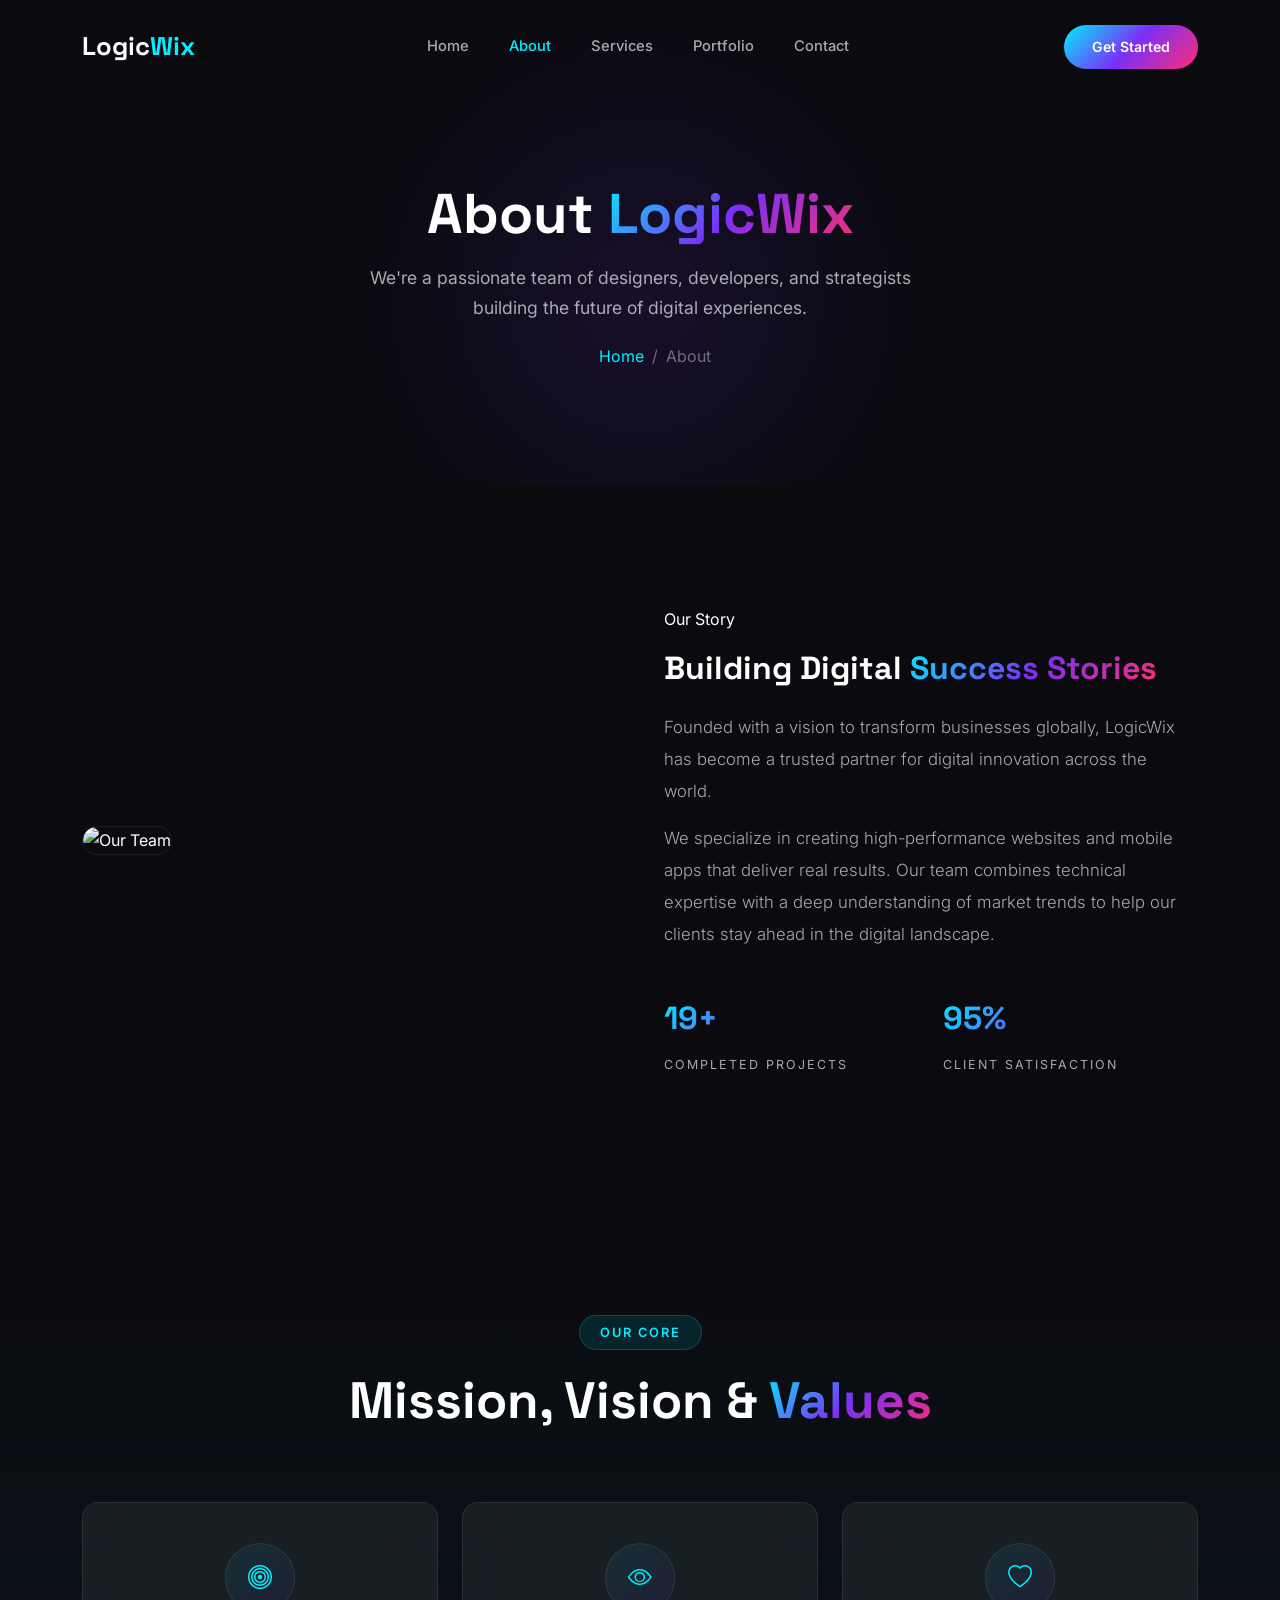
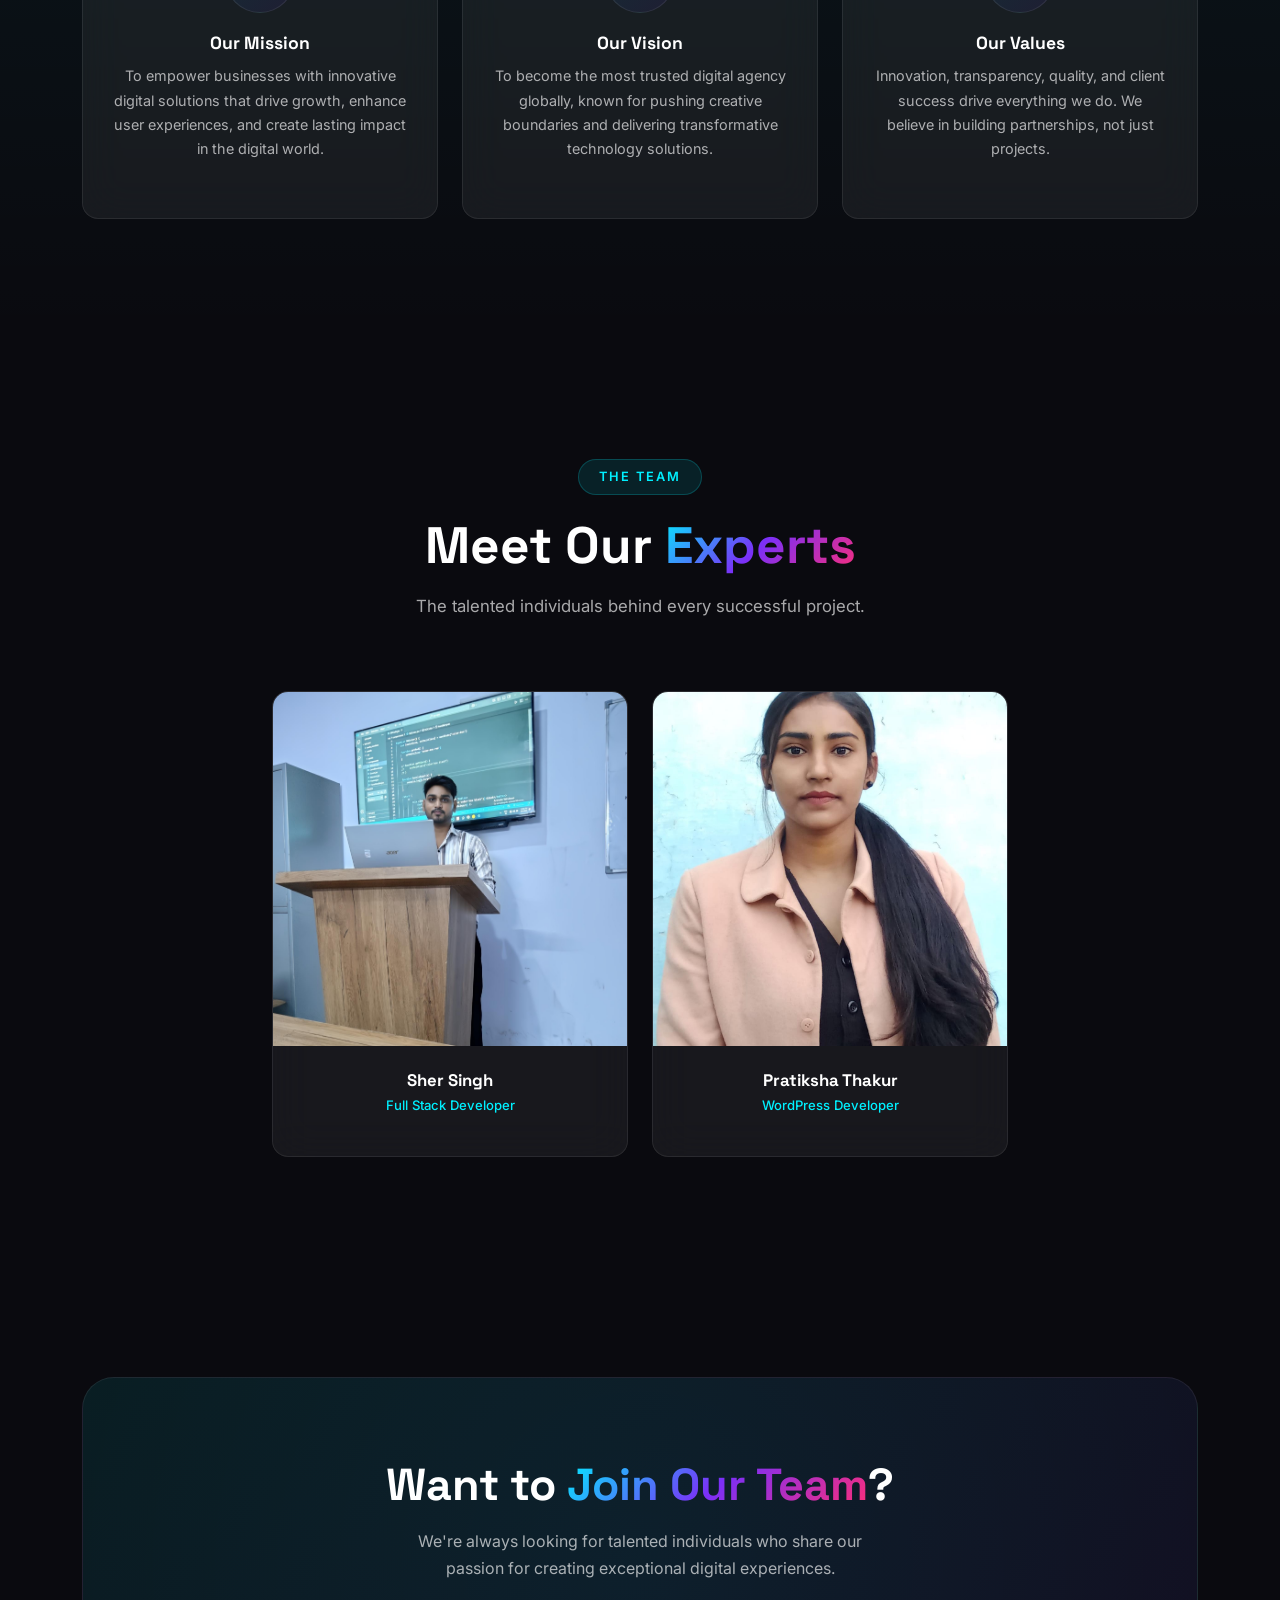
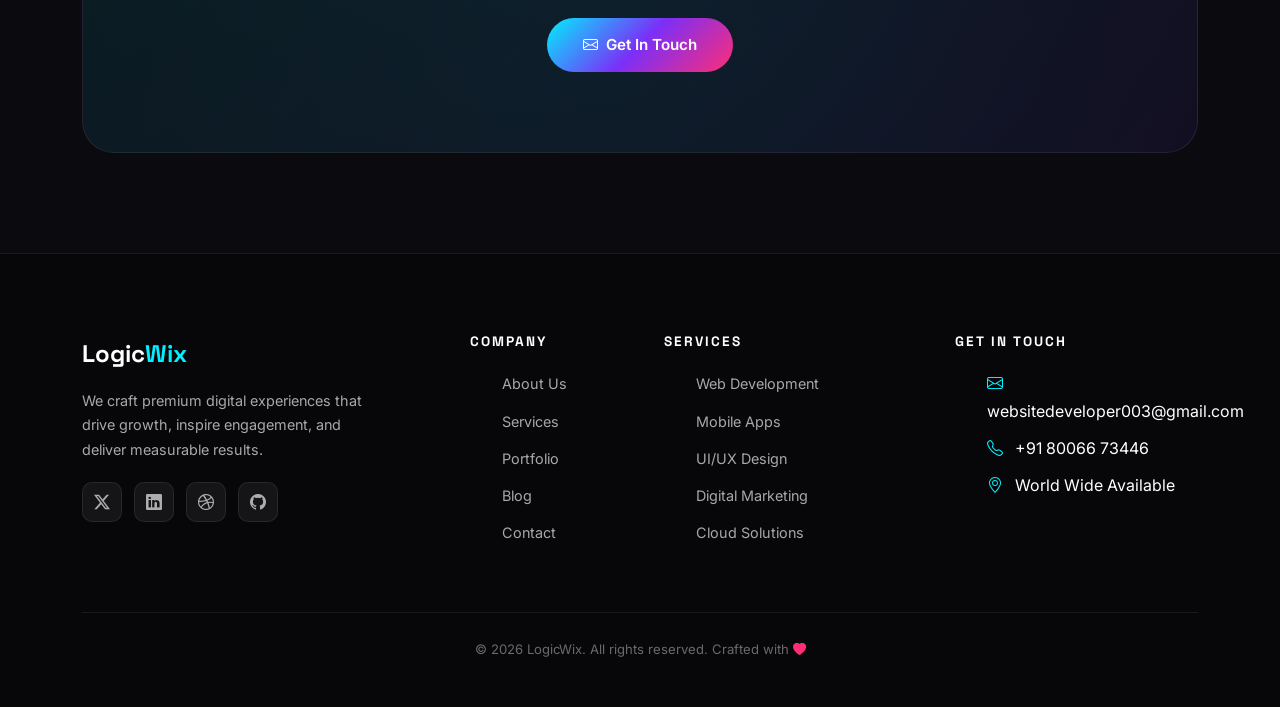
==== about.html @ a59fc3c4 "first commit" ====
<!DOCTYPE html>
<html lang="en">

<head>
  <meta charset="UTF-8">
  <meta name="viewport" content="width=device-width, initial-scale=1.0">
  <title>About Us — LogicWix Digital Agency</title>
  <meta name="description"
    content="Learn about LogicWix — our story, mission, values, and the talented team behind our award-winning digital solutions.">
  <link href="https://cdn.jsdelivr.net/npm/bootstrap@5.3.2/dist/css/bootstrap.min.css" rel="stylesheet">
  <link href="https://cdn.jsdelivr.net/npm/bootstrap-icons@1.11.3/font/bootstrap-icons.min.css" rel="stylesheet">
  <link rel="stylesheet" href="css/style.css">
  <link rel="stylesheet" href="css/pages/about.css">
</head>

<body>

  <div id="preloader">
    <div class="loader"></div>
  </div>

  <!-- Navbar -->
  <nav class="navbar navbar-expand-lg navbar-custom" id="main-navbar">
    <div class="container">
      <a class="navbar-brand" href="index.html">Logic<span>Wix</span></a>
      <button class="navbar-toggler" type="button" data-bs-toggle="collapse" data-bs-target="#navbarNav">
        <span class="navbar-toggler-icon"></span>
      </button>
      <div class="collapse navbar-collapse justify-content-center" id="navbarNav">
        <ul class="navbar-nav gap-1">
          <li class="nav-item"><a class="nav-link" href="index.html">Home</a></li>
          <li class="nav-item"><a class="nav-link" href="about.html">About</a></li>
          <li class="nav-item"><a class="nav-link" href="services.html">Services</a></li>
          <li class="nav-item"><a class="nav-link" href="portfolio.html">Portfolio</a></li>
          <!-- <li class="nav-item"><a class="nav-link" href="blog.html">Blog</a></li> -->
          <li class="nav-item"><a class="nav-link" href="contact.html">Contact</a></li>
        </ul>
      </div>
      <div class="nav-cta d-none d-lg-block">
        <a href="contact.html" class="btn-glow">Get Started</a>
      </div>
    </div>
  </nav>

  <!-- Page Hero -->
  <section class="page-hero">
    <h1>About <span class="gradient-text">LogicWix</span></h1>
    <p>We're a passionate team of designers, developers, and strategists building the future of digital experiences.</p>
    <nav class="breadcrumb-custom" aria-label="breadcrumb">
      <ol class="breadcrumb">
        <li class="breadcrumb-item"><a href="index.html">Home</a></li>
        <li class="breadcrumb-item active">About</li>
      </ol>
    </nav>
  </section>

  <!-- Our Story -->
  <section class="section-padding story-section">
    <div class="container">
      <div class="row align-items-center g-5">
        <div class="col-lg-6 reveal-left">
          <img src="https://images.unsplash.com/photo-1522071820081-009f0129c71c?w=600&h=450&fit=crop" alt="Our Team"
            class="w-100">
        </div>
        <div class="col-lg-6 reveal-right">
          <span class="badge-label">Our Story</span>
          <h2 class="mt-3 mb-4">Building Digital <span class="gradient-text">Success Stories</span></h2>
          <p class="lead">Founded with a vision to transform businesses globally, LogicWix has become a
            trusted partner for digital innovation across the world.</p>
          <p class="lead">We specialize in creating high-performance websites and mobile apps that deliver real results.
            Our team combines technical expertise with a deep understanding of market trends to help our clients stay
            ahead in the digital landscape.</p>
          <div class="row g-4 mt-3">
            <div class="col-6">
              <div class="stat-number gradient-text" style="font-size:2rem" data-count="20" data-suffix="+">0</div>
              <div class="stat-label" style="font-size:0.78rem">Completed Projects</div>
            </div>
            <div class="col-6">
              <div class="stat-number gradient-text" style="font-size:2rem" data-count="99" data-suffix="%">0</div>
              <div class="stat-label" style="font-size:0.78rem">Client Satisfaction</div>
            </div>
          </div>
        </div>
      </div>
    </div>
  </section>

  <!-- Mission, Vision, Values -->
  <section class="section-padding"
    style="background: linear-gradient(180deg, transparent, rgba(0,240,255,0.03), transparent);">
    <div class="container">
      <div class="section-header reveal">
        <span class="badge-label">Our Core</span>
        <h2>Mission, Vision & <span class="gradient-text">Values</span></h2>
      </div>
      <div class="row g-4 stagger-container">
        <div class="col-lg-4 stagger-item">
          <div class="value-card glass-card">
            <div class="icon-wrap"><i class="bi bi-bullseye"></i></div>
            <h4>Our Mission</h4>
            <p>To empower businesses with innovative digital solutions that drive growth, enhance user experiences, and
              create lasting impact in the digital world.</p>
          </div>
        </div>
        <div class="col-lg-4 stagger-item">
          <div class="value-card glass-card">
            <div class="icon-wrap"><i class="bi bi-eye"></i></div>
            <h4>Our Vision</h4>
            <p>To become the most trusted digital agency globally, known for pushing creative boundaries and delivering
              transformative technology solutions.</p>
          </div>
        </div>
        <div class="col-lg-4 stagger-item">
          <div class="value-card glass-card">
            <div class="icon-wrap"><i class="bi bi-heart"></i></div>
            <h4>Our Values</h4>
            <p>Innovation, transparency, quality, and client success drive everything we do. We believe in building
              partnerships, not just projects.</p>
          </div>
        </div>
      </div>
    </div>
  </section>

  <!-- Team -->
  <section class="section-padding">
    <div class="container">
      <div class="section-header reveal">
        <span class="badge-label">The Team</span>
        <h2>Meet Our <span class="gradient-text">Experts</span></h2>
        <p>The talented individuals behind every successful project.</p>
      </div>
      <div class="row g-4 stagger-container justify-content-center">
        <div class="col-lg-4 col-md-6 stagger-item">
          <div class="team-card glass-card">
            <div class="team-img">
              <img src="assets/images/team/teamone.jpeg" alt="Sher Singh">
              <div class="team-socials">
                <a href="#"><i class="bi bi-twitter-x"></i></a>
                <a href="https://www.linkedin.com/in/sher-singh-445493386/" target="_blank"><i
                    class="bi bi-linkedin"></i></a>
              </div>
            </div>
            <div class="team-info">
              <h5>Sher Singh</h5>
              <p>Full Stack Developer</p>
            </div>
          </div>
        </div>
        <div class="col-lg-4 col-md-6 stagger-item">
          <div class="team-card glass-card">
            <div class="team-img">
              <img src="assets/images/team/teamtwo.jpeg" alt="Pratiksha Thakur">
              <div class="team-socials">
                <a href="#"><i class="bi bi-twitter-x"></i></a>
                <a href="#"><i class="bi bi-linkedin"></i></a>
              </div>
            </div>
            <div class="team-info">
              <h5>Pratiksha Thakur</h5>
              <p>WordPress Developer</p>
            </div>
          </div>
        </div>
      </div>
    </div>
  </section>

  <!-- Timeline -->
  <!-- <section class="section-padding"
    style="background: linear-gradient(180deg, transparent, rgba(123,47,247,0.03), transparent);">
    <div class="container">
      <div class="section-header reveal">
        <span class="badge-label">Our Journey</span>
        <h2>Company <span class="gradient-text">Timeline</span></h2>
      </div>
      <div class="timeline">
        <div class="timeline-item reveal">
          <div class="timeline-dot"></div>
          <div class="timeline-content glass-card">
            <span class="year">2018</span>
            <h4>The Beginning</h4>
            <p>LogicWix founded as a two-person freelancing team, focused on web design and WordPress development.</p>
          </div>
        </div>
        <div class="timeline-item reveal">
          <div class="timeline-dot"></div>
          <div class="timeline-content glass-card">
            <span class="year">2020</span>
            <h4>Rapid Growth</h4>
            <p>Expanded to 8 team members. Launched mobile app development and UI/UX design services.</p>
          </div>
        </div>
        <div class="timeline-item reveal">
          <div class="timeline-dot"></div>
          <div class="timeline-content glass-card">
            <span class="year">2022</span>
            <h4>Going Global</h4>
            <p>Crossed 200 projects milestone. Began serving clients in 12+ countries with a team of 12.</p>
          </div>
        </div>
        <div class="timeline-item reveal">
          <div class="timeline-dot"></div>
          <div class="timeline-content glass-card">
            <span class="year">2024</span>
            <h4>Award-Winning</h4>
            <p>Won multiple design awards. Launched cloud solutions division and AI-powered services.</p>
          </div>
        </div>
        <div class="timeline-item reveal">
          <div class="timeline-dot"></div>
          <div class="timeline-content glass-card">
            <span class="year">2026</span>
            <h4>The Future</h4>
            <p>15+ team members, 350+ projects delivered, and continuing to push the boundaries of digital innovation.
            </p>
          </div>
        </div>
      </div>
    </div>
  </section> -->

  <!-- CTA -->
  <section class="cta-section">
    <div class="container">
      <div class="cta-box reveal-scale">
        <h2>Want to <span class="gradient-text">Join Our Team</span>?</h2>
        <p>We're always looking for talented individuals who share our passion for creating exceptional digital
          experiences.</p>
        <a href="contact.html" class="btn-glow btn-magnetic"><i class="bi bi-envelope"></i> Get In Touch</a>
      </div>
    </div>
  </section>

  <!-- Footer -->
  <footer class="footer">
    <div class="container">
      <div class="row g-5">
        <div class="col-lg-4 col-md-6">
          <div class="footer-brand">Logic<span>Wix</span></div>
          <p class="footer-desc">We craft premium digital experiences that drive growth, inspire engagement, and deliver
            measurable results.</p>
          <div class="social-links">
            <a href="#"><i class="bi bi-twitter-x"></i></a>
            <a href="https://www.linkedin.com/in/sher-singh-445493386/" target="_blank"><i
                class="bi bi-linkedin"></i></a>
            <a href="#"><i class="bi bi-dribbble"></i></a>
            <a href="https://github.com/SherSinghDev" target="_blank"><i class="bi bi-github"></i></a>
          </div>
        </div>
        <div class="col-lg-2 col-md-6">
          <h6>Company</h6>
          <ul class="footer-links">
            <li><a href="about.html">About Us</a></li>
            <li><a href="services.html">Services</a></li>
            <li><a href="portfolio.html">Portfolio</a></li>
            <li><a href="blog.html">Blog</a></li>
            <li><a href="contact.html">Contact</a></li>
          </ul>
        </div>
        <div class="col-lg-3 col-md-6">
          <h6>Services</h6>
          <ul class="footer-links">
            <li><a href="services.html">Web Development</a></li>
            <li><a href="services.html">Mobile Apps</a></li>
            <li><a href="services.html">UI/UX Design</a></li>
            <li><a href="services.html">Digital Marketing</a></li>
            <li><a href="services.html">Cloud Solutions</a></li>
          </ul>
        </div>
        <div class="col-lg-3 col-md-6">
          <h6>Get In Touch</h6>
          <ul class="footer-links">
            <li><i class="bi bi-envelope me-2" style="color:var(--primary)"></i> websitedeveloper003@gmail.com</li>
            <li><i class="bi bi-telephone me-2" style="color:var(--primary)"></i> +91 80066 73446</li>
            <li><i class="bi bi-geo-alt me-2" style="color:var(--primary)"></i> World Wide Available</li>
          </ul>
        </div>
      </div>
      <div class="footer-bottom">
        <p>&copy; 2026 LogicWix. All rights reserved. Crafted with <i class="bi bi-heart-fill"
            style="color:var(--accent)"></i></p>
      </div>
    </div>
  </footer>

  <script src="https://cdn.jsdelivr.net/npm/bootstrap@5.3.2/dist/js/bootstrap.bundle.min.js"></script>
  <script src="https://cdnjs.cloudflare.com/ajax/libs/gsap/3.12.2/gsap.min.js"></script>
  <script src="https://cdnjs.cloudflare.com/ajax/libs/gsap/3.12.2/ScrollTrigger.min.js"></script>
  <script src="js/main.js"></script>
</body>

</html>
---- css/style.css ----
/* ===== LogicWix Design System ===== */
@import url('https://fonts.googleapis.com/css2?family=Space+Grotesk:wght@300;400;500;600;700&family=Inter:wght@300;400;500;600;700&display=swap');

:root {
  --primary: #00f0ff;
  --secondary: #7b2ff7;
  --accent: #ff2d75;
  --bg-dark: #0a0a0f;
  --bg-card: rgba(255,255,255,0.04);
  --bg-glass: rgba(255,255,255,0.06);
  --border-glass: rgba(255,255,255,0.08);
  --text-primary: #ffffff;
  --text-secondary: rgba(255,255,255,0.65);
  --text-muted: rgba(255,255,255,0.4);
  --gradient-main: linear-gradient(135deg, #00f0ff, #7b2ff7, #ff2d75);
  --gradient-card: linear-gradient(135deg, rgba(0,240,255,0.08), rgba(123,47,247,0.08));
  --shadow-glow: 0 0 30px rgba(0,240,255,0.15);
  --radius-sm: 8px;
  --radius-md: 16px;
  --radius-lg: 24px;
  --radius-xl: 32px;
  --font-heading: 'Space Grotesk', sans-serif;
  --font-body: 'Inter', sans-serif;
  --transition: all 0.4s cubic-bezier(0.25, 0.46, 0.45, 0.94);
}

*, *::before, *::after { margin:0; padding:0; box-sizing:border-box; }

html { scroll-behavior: smooth; scroll-padding-top: 80px; }

body {
  font-family: var(--font-body);
  background: var(--bg-dark);
  color: var(--text-primary);
  overflow-x: hidden;
  line-height: 1.7;
}

h1,h2,h3,h4,h5,h6 { font-family: var(--font-heading); font-weight: 700; line-height: 1.2; }

a { text-decoration: none; color: inherit; transition: var(--transition); }
img { max-width: 100%; height: auto; }
ul { list-style: none; }

/* ===== Utility Classes ===== */
.gradient-text {
  background: var(--gradient-main);
  -webkit-background-clip: text;
  -webkit-text-fill-color: transparent;
  background-clip: text;
}

.section-padding { padding: 120px 0; }

.section-header { text-align: center; margin-bottom: 70px; }
.section-header .badge-label {
  display: inline-block;
  padding: 6px 20px;
  border-radius: 50px;
  background: rgba(0,240,255,0.1);
  border: 1px solid rgba(0,240,255,0.2);
  color: var(--primary);
  font-size: 0.8rem;
  font-weight: 600;
  letter-spacing: 2px;
  text-transform: uppercase;
  margin-bottom: 20px;
}
.section-header h2 { font-size: clamp(2rem, 4vw, 3.2rem); margin-bottom: 16px; }
.section-header p { color: var(--text-secondary); max-width: 600px; margin: 0 auto; font-size: 1.05rem; }

.glass-card {
  background: var(--bg-glass);
  backdrop-filter: blur(20px);
  -webkit-backdrop-filter: blur(20px);
  border: 1px solid var(--border-glass);
  border-radius: var(--radius-md);
  transition: var(--transition);
}
.glass-card:hover {
  border-color: rgba(0,240,255,0.25);
  box-shadow: var(--shadow-glow);
  transform: translateY(-5px);
}

/* ===== Buttons ===== */
.btn-glow {
  display: inline-flex; align-items: center; gap: 8px;
  padding: 14px 36px;
  background: var(--gradient-main);
  color: #fff; font-weight: 600; font-size: 0.95rem;
  border: none; border-radius: 50px; cursor: pointer;
  position: relative; overflow: hidden;
  transition: var(--transition);
}
.btn-glow::before {
  content: ''; position: absolute; inset: 0;
  background: linear-gradient(135deg, transparent, rgba(255,255,255,0.2), transparent);
  transform: translateX(-100%);
  transition: transform 0.6s;
}
.btn-glow:hover::before { transform: translateX(100%); }
.btn-glow:hover { transform: translateY(-2px); box-shadow: 0 10px 40px rgba(0,240,255,0.3); color:#fff; }

.btn-outline-glow {
  display: inline-flex; align-items: center; gap: 8px;
  padding: 14px 36px;
  background: transparent;
  border: 1px solid rgba(0,240,255,0.4);
  color: var(--primary); font-weight: 600; font-size: 0.95rem;
  border-radius: 50px; cursor: pointer;
  transition: var(--transition);
}
.btn-outline-glow:hover {
  background: rgba(0,240,255,0.1);
  border-color: var(--primary);
  color: var(--primary);
  box-shadow: 0 0 25px rgba(0,240,255,0.15);
}

/* ===== Preloader ===== */
#preloader {
  position: fixed; inset: 0; z-index: 99999;
  background: var(--bg-dark);
  display: flex; align-items: center; justify-content: center;
  transition: opacity 0.5s, visibility 0.5s;
}
#preloader.hidden { opacity: 0; visibility: hidden; }
.loader {
  width: 50px; height: 50px;
  border: 3px solid rgba(0,240,255,0.15);
  border-top-color: var(--primary);
  border-radius: 50%;
  animation: spin 0.8s linear infinite;
}
@keyframes spin { to { transform: rotate(360deg); } }

/* ===== Navbar ===== */
.navbar-custom {
  position: fixed; top: 0; left: 0; right: 0; z-index: 1000;
  padding: 20px 0;
  transition: var(--transition);
  background: transparent;
}
.navbar-custom.scrolled {
  background: rgba(10,10,15,0.85);
  backdrop-filter: blur(20px);
  -webkit-backdrop-filter: blur(20px);
  padding: 12px 0;
  border-bottom: 1px solid var(--border-glass);
}
.navbar-custom .navbar-brand {
  font-family: var(--font-heading);
  font-size: 1.6rem; font-weight: 700;
  color: var(--text-primary) !important;
}
.navbar-custom .navbar-brand span { color: var(--primary); }
.navbar-custom .nav-link {
  color: var(--text-secondary) !important;
  font-weight: 500; font-size: 0.92rem;
  padding: 8px 18px !important;
  border-radius: 8px;
  transition: var(--transition);
}
.navbar-custom .nav-link:hover,
.navbar-custom .nav-link.active { color: var(--primary) !important; }
.navbar-custom .navbar-toggler {
  border: 1px solid rgba(0,240,255,0.3);
  padding: 6px 10px;
}
.navbar-custom .navbar-toggler-icon {
  background-image: url("data:image/svg+xml,%3csvg xmlns='http://www.w3.org/2000/svg' viewBox='0 0 30 30'%3e%3cpath stroke='rgba(0,240,255,0.8)' stroke-linecap='round' stroke-width='2' d='M4 7h22M4 15h22M4 23h22'/%3e%3c/svg%3e");
}
.nav-cta .btn-glow { padding: 10px 28px; font-size: 0.88rem; }

/* ===== Hero Section ===== */
.hero-section {
  position: relative;
  height: 100vh;
  width: 100%;
  display: flex; align-items: center;
  overflow: hidden;
  background: var(--bg-dark);
}
.hero-section::after {
  content: '';
  position: absolute;
  inset: 0;
  background-image: url("data:image/svg+xml,%3Csvg viewBox='0 0 200 200' xmlns='http://www.w3.org/2000/svg'%3E%3Cfilter id='noiseFilter'%3E%3CfeTurbulence type='fractalNoise' baseFrequency='0.65' numOctaves='3' stitchTiles='stitch'/%3E%3C/filter%3E%3Crect width='100%25' height='100%25' filter='url(%23noiseFilter)'/%3E%3C/svg%3E");
  opacity: 0.03;
  pointer-events: none;
  z-index: 1;
}
#hero-canvas {
  position: absolute;
  top: 0;
  left: 0;
  width: 100% !important;
  height: 100% !important;
  z-index: 0;
  display: block;
}
.hero-content { position: relative; z-index: 2; }
.hero-badge {
  display: inline-flex; align-items: center; gap: 8px;
  padding: 8px 20px; border-radius: 50px;
  background: rgba(0,240,255,0.08);
  border: 1px solid rgba(0,240,255,0.2);
  color: var(--primary); font-size: 0.82rem; font-weight: 600;
  letter-spacing: 1px; text-transform: uppercase;
  margin-bottom: 24px;
  animation: float 3s ease-in-out infinite;
}
.hero-title {
  font-size: clamp(2.5rem, 6vw, 5rem);
  font-weight: 700; margin-bottom: 20px;
  line-height: 1.1;
}
.hero-subtitle {
  font-size: 1.15rem;
  color: var(--text-secondary);
  max-width: 540px; margin-bottom: 36px;
}
.hero-buttons { display: flex; gap: 16px; flex-wrap: wrap; }

@keyframes float {
  0%, 100% { transform: translateY(0); }
  50% { transform: translateY(-8px); }
}

/* ===== Trusted / Logos ===== */
.trusted-section { padding: 60px 0; border-top: 1px solid var(--border-glass); border-bottom: 1px solid var(--border-glass); }
.trusted-section p { color: var(--text-muted); text-transform: uppercase; letter-spacing: 3px; font-size: 0.78rem; font-weight: 600; }
.logo-item {
  font-family: var(--font-heading);
  font-size: 1.3rem; font-weight: 700;
  color: rgba(255,255,255,0.15);
  transition: var(--transition);
}
.logo-item:hover { color: rgba(255,255,255,0.5); }

/* ===== Service Cards ===== */
.service-card {
  padding: 40px 30px;
  text-align: center;
  height: 100%;
}
.service-card .icon-box {
  width: 70px; height: 70px;
  border-radius: var(--radius-md);
  display: flex; align-items: center; justify-content: center;
  margin: 0 auto 24px;
  font-size: 1.6rem;
  background: var(--gradient-card);
  border: 1px solid var(--border-glass);
  transition: var(--transition);
}
.service-card:hover .icon-box {
  box-shadow: 0 0 25px rgba(0,240,255,0.2);
  border-color: rgba(0,240,255,0.3);
}
.service-card h4 { font-size: 1.15rem; margin-bottom: 12px; }
.service-card p { color: var(--text-secondary); font-size: 0.92rem; }

/* ===== Stats Counter ===== */
.stats-section {
  padding: 80px 0;
  background: linear-gradient(180deg, transparent, rgba(0,240,255,0.03), transparent);
}
.stat-item { text-align: center; padding: 30px 20px; }
.stat-number {
  font-family: var(--font-heading);
  font-size: 3rem; font-weight: 700;
  margin-bottom: 8px;
}
.stat-label { color: var(--text-secondary); font-size: 0.9rem; text-transform: uppercase; letter-spacing: 2px; }

/* ===== Portfolio Grid ===== */
.portfolio-item {
  position: relative;
  border-radius: var(--radius-md);
  overflow: hidden;
  cursor: pointer;
  aspect-ratio: 4/3;
}
.portfolio-item img {
  width: 100%; height: 100%;
  object-fit: cover;
  transition: transform 0.6s;
}
.portfolio-item:hover img { transform: scale(1.08); }
.portfolio-overlay {
  position: absolute; inset: 0;
  background: linear-gradient(to top, rgba(10,10,15,0.95) 0%, transparent 60%);
  display: flex; flex-direction: column;
  justify-content: flex-end;
  padding: 30px;
  opacity: 0;
  transition: var(--transition);
}
.portfolio-item:hover .portfolio-overlay { opacity: 1; }
.portfolio-overlay h4 { font-size: 1.1rem; margin-bottom: 6px; }
.portfolio-overlay span { color: var(--primary); font-size: 0.82rem; font-weight: 500; }

/* ===== Testimonials ===== */
.testimonial-card {
  padding: 40px;
  position: relative;
}
.testimonial-card .quote-icon {
  font-size: 2.5rem;
  color: rgba(0,240,255,0.15);
  margin-bottom: 20px;
}
.testimonial-card p {
  font-size: 1.05rem;
  color: var(--text-secondary);
  margin-bottom: 24px;
  font-style: italic;
  line-height: 1.8;
}
.testimonial-author { display: flex; align-items: center; gap: 14px; }
.testimonial-author img {
  width: 48px; height: 48px;
  border-radius: 50%;
  border: 2px solid rgba(0,240,255,0.3);
}
.testimonial-author h6 { font-size: 0.95rem; margin-bottom: 2px; }
.testimonial-author small { color: var(--text-muted); font-size: 0.8rem; }

/* ===== CTA Section ===== */
.cta-section {
  padding: 100px 0;
  text-align: center;
  position: relative;
}
.cta-box {
  padding: 80px 60px;
  border-radius: var(--radius-xl);
  background: var(--gradient-card);
  border: 1px solid var(--border-glass);
  position: relative; overflow: hidden;
}
.cta-box::before {
  content: '';
  position: absolute; top: -50%; left: -50%;
  width: 200%; height: 200%;
  background: radial-gradient(circle, rgba(0,240,255,0.05) 0%, transparent 60%);
  animation: rotate 15s linear infinite;
}
@keyframes rotate { to { transform: rotate(360deg); } }
.cta-box h2 { font-size: clamp(1.8rem, 3.5vw, 2.8rem); margin-bottom: 16px; position: relative; }
.cta-box p { color: var(--text-secondary); margin-bottom: 36px; max-width: 500px; margin-left: auto; margin-right: auto; position: relative; }
.cta-box .btn-glow { position: relative; }

/* ===== Footer ===== */
.footer {
  padding: 80px 0 30px;
  border-top: 1px solid var(--border-glass);
  background: rgba(0,0,0,0.3);
}
.footer-brand { font-family: var(--font-heading); font-size: 1.5rem; font-weight: 700; margin-bottom: 14px; }
.footer-brand span { color: var(--primary); }
.footer-desc { color: var(--text-secondary); font-size: 0.9rem; max-width: 300px; margin-bottom: 20px; }
.footer h6 {
  font-size: 0.85rem; text-transform: uppercase;
  letter-spacing: 2px; color: var(--text-primary);
  margin-bottom: 20px;
}
.footer-links li { margin-bottom: 10px; }
.footer-links a { color: var(--text-secondary); font-size: 0.9rem; }
.footer-links a:hover { color: var(--primary); padding-left: 5px; }
.social-links { display: flex; gap: 12px; }
.social-links a {
  width: 40px; height: 40px;
  border-radius: 10px;
  background: var(--bg-glass);
  border: 1px solid var(--border-glass);
  display: flex; align-items: center; justify-content: center;
  color: var(--text-secondary);
  transition: var(--transition);
}
.social-links a:hover {
  background: rgba(0,240,255,0.1);
  border-color: rgba(0,240,255,0.3);
  color: var(--primary);
}
.footer-bottom {
  margin-top: 50px;
  padding-top: 25px;
  border-top: 1px solid var(--border-glass);
  text-align: center;
  color: var(--text-muted);
  font-size: 0.82rem;
}

/* ===== Page Hero (Inner Pages) ===== */
.page-hero {
  padding: 180px 0 100px;
  text-align: center;
  position: relative;
  overflow: hidden;
}
.page-hero::before {
  content: '';
  position: absolute; top: 0; left: 50%; transform: translateX(-50%);
  width: 600px; height: 600px;
  background: radial-gradient(circle, rgba(123,47,247,0.12) 0%, transparent 70%);
  border-radius: 50%;
  pointer-events: none;
}
.page-hero h1 { font-size: clamp(2.2rem, 5vw, 3.5rem); margin-bottom: 16px; position: relative; }
.page-hero p { color: var(--text-secondary); font-size: 1.1rem; max-width: 550px; margin: 0 auto; position: relative; }
.breadcrumb-custom { display: flex; justify-content: center; margin-top: 20px; position: relative; padding-left: 30px; }
.breadcrumb-custom .breadcrumb-item a { color: var(--primary); }
.breadcrumb-custom .breadcrumb-item.active { color: var(--text-muted); }
.breadcrumb-custom .breadcrumb-item+.breadcrumb-item::before { color: var(--text-muted); }

/* ===== Scroll Animations ===== */
.reveal { opacity: 0; transform: translateY(40px); transition: all 0.8s cubic-bezier(0.25, 0.46, 0.45, 0.94); }
.reveal.active { opacity: 1; transform: translateY(0); }
.reveal-left { opacity: 0; transform: translateX(-40px); transition: all 0.8s cubic-bezier(0.25, 0.46, 0.45, 0.94); }
.reveal-left.active { opacity: 1; transform: translateX(0); }
.reveal-right { opacity: 0; transform: translateX(40px); transition: all 0.8s cubic-bezier(0.25, 0.46, 0.45, 0.94); }
.reveal-right.active { opacity: 1; transform: translateX(0); }
.reveal-scale { opacity: 0; transform: scale(0.9); transition: all 0.8s cubic-bezier(0.25, 0.46, 0.45, 0.94); }
.reveal-scale.active { opacity: 1; transform: scale(1); }

/* ===== Responsive Refinements ===== */
@media (max-width: 1199px) {
  .hero-title { font-size: clamp(2.5rem, 5vw, 4rem); }
}

@media (max-width: 991px) {
  .section-padding { padding: 80px 0; }
  
  .navbar-custom { padding: 15px 0; background: rgba(10,10,15,0.9); }
  .navbar-custom .navbar-collapse {
    background: #0a0a0f;
    border: 1px solid var(--border-glass);
    border-radius: var(--radius-md);
    padding: 25px;
    margin-top: 15px;
    box-shadow: 0 10px 30px rgba(0,0,0,0.5);
  }
  .navbar-custom .nav-link { padding: 12px 0 !important; border-bottom: 1px solid rgba(255,255,255,0.05); }
  .navbar-custom .nav-link:last-child { border-bottom: none; }
  .nav-cta { margin-top: 20px; width: 100%; }
  .nav-cta .btn-glow { width: 100%; justify-content: center; }

  .hero-section { height: auto; min-height: 100vh; padding: 140px 0 80px; }
  .hero-title { font-size: 2.8rem; line-height: 1.2; }
  
  .cta-box { padding: 60px 40px; }
}

@media (max-width: 767px) {
  .section-header h2 { font-size: 2.2rem; }
  .section-header p { font-size: 0.95rem; }
  
  .stat-item { padding: 20px 10px; }
  .stat-number { font-size: 2.2rem; }
  
  .testimonial-card { padding: 30px; }
  
  .footer { text-align: center; }
  .footer-desc { margin: 0 auto 25px; }
  .social-links { justify-content: center; }
}

@media (max-width: 575px) {
  .section-padding { padding: 60px 0; }
  
  .hero-title { font-size: 2.2rem; }
  .hero-subtitle { font-size: 1rem; margin-bottom: 30px; }
  .hero-buttons { flex-direction: column; width: 100%; }
  .hero-buttons .btn-glow, .hero-buttons .btn-outline-glow { width: 100%; justify-content: center; }
  
  .section-header { margin-bottom: 40px; }
  .section-header h2 { font-size: 1.8rem; }
  
  .page-hero { padding: 140px 0 60px; }
  .page-hero h1 { font-size: 2rem; }
  
  .cta-box { padding: 40px 25px; }
  .cta-box h2 { font-size: 1.6rem; }
  
  .contact-form-card { padding: 30px 20px; }
}
---- css/pages/about.css ----
/* ===== About Page Styles ===== */
.story-section img { border-radius: var(--radius-lg); border: 1px solid var(--border-glass); }
.story-section .lead { color: var(--text-secondary); font-size: 1.05rem; line-height: 1.9; }

.value-card { padding: 40px 30px; text-align: center; height: 100%; }
.value-card .icon-wrap {
  width: 70px; height: 70px; border-radius: 50%;
  background: var(--gradient-card); border: 1px solid var(--border-glass);
  display: flex; align-items: center; justify-content: center;
  margin: 0 auto 20px; font-size: 1.5rem; color: var(--primary);
}
.value-card h4 { font-size: 1.1rem; margin-bottom: 10px; }
.value-card p { color: var(--text-secondary); font-size: 0.9rem; }

/* Team Cards */
.team-card { overflow: hidden; text-align: center; padding: 0; height: 100%; }
.team-card .team-img { position: relative; overflow: hidden; aspect-ratio: 1; }
.team-card .team-img img { width: 100%; height: 100%; object-fit: cover; transition: transform 0.6s; }
.team-card:hover .team-img img { transform: scale(1.05); }
.team-card .team-socials {
  position: absolute; bottom: 0; left: 0; right: 0;
  display: flex; justify-content: center; gap: 10px;
  padding: 16px; background: linear-gradient(to top, rgba(10,10,15,0.9), transparent);
  transform: translateY(100%); transition: var(--transition);
}
.team-card:hover .team-socials { transform: translateY(0); }
.team-card .team-socials a {
  width: 36px; height: 36px; border-radius: 8px;
  background: rgba(0,240,255,0.1); border: 1px solid rgba(0,240,255,0.2);
  display: flex; align-items: center; justify-content: center;
  color: var(--primary); font-size: 0.85rem; transition: var(--transition);
}
.team-card .team-socials a:hover { background: var(--primary); color: var(--bg-dark); }
.team-card .team-info { padding: 24px 20px; }
.team-card .team-info h5 { font-size: 1.05rem; margin-bottom: 4px; }
.team-card .team-info p { color: var(--primary); font-size: 0.82rem; font-weight: 500; }

/* Timeline */
.timeline { position: relative; padding: 20px 0; }
.timeline::before {
  content: ''; position: absolute; left: 50%; top: 0; bottom: 0;
  width: 2px; background: var(--border-glass); transform: translateX(-50%);
}
.timeline-item { position: relative; margin-bottom: 50px; }
.timeline-item .timeline-dot {
  position: absolute; left: 50%; top: 0;
  width: 16px; height: 16px; border-radius: 50%;
  background: var(--primary);
  border: 3px solid var(--bg-dark);
  transform: translateX(-50%);
  box-shadow: 0 0 15px rgba(0,240,255,0.4);
  z-index: 2;
}
.timeline-content {
  width: 45%; padding: 30px;
}
.timeline-item:nth-child(odd) .timeline-content { margin-left: auto; }
.timeline-content .year {
  display: inline-block; padding: 4px 14px; border-radius: 50px;
  background: rgba(0,240,255,0.1); color: var(--primary);
  font-size: 0.8rem; font-weight: 600; margin-bottom: 12px;
}
.timeline-content h4 { font-size: 1.1rem; margin-bottom: 8px; }
.timeline-content p { color: var(--text-secondary); font-size: 0.9rem; }

@media (max-width: 767px) {
  .timeline::before { left: 20px; }
  .timeline-item .timeline-dot { left: 20px; }
  .timeline-content { width: calc(100% - 50px) !important; margin-left: 50px !important; }
}
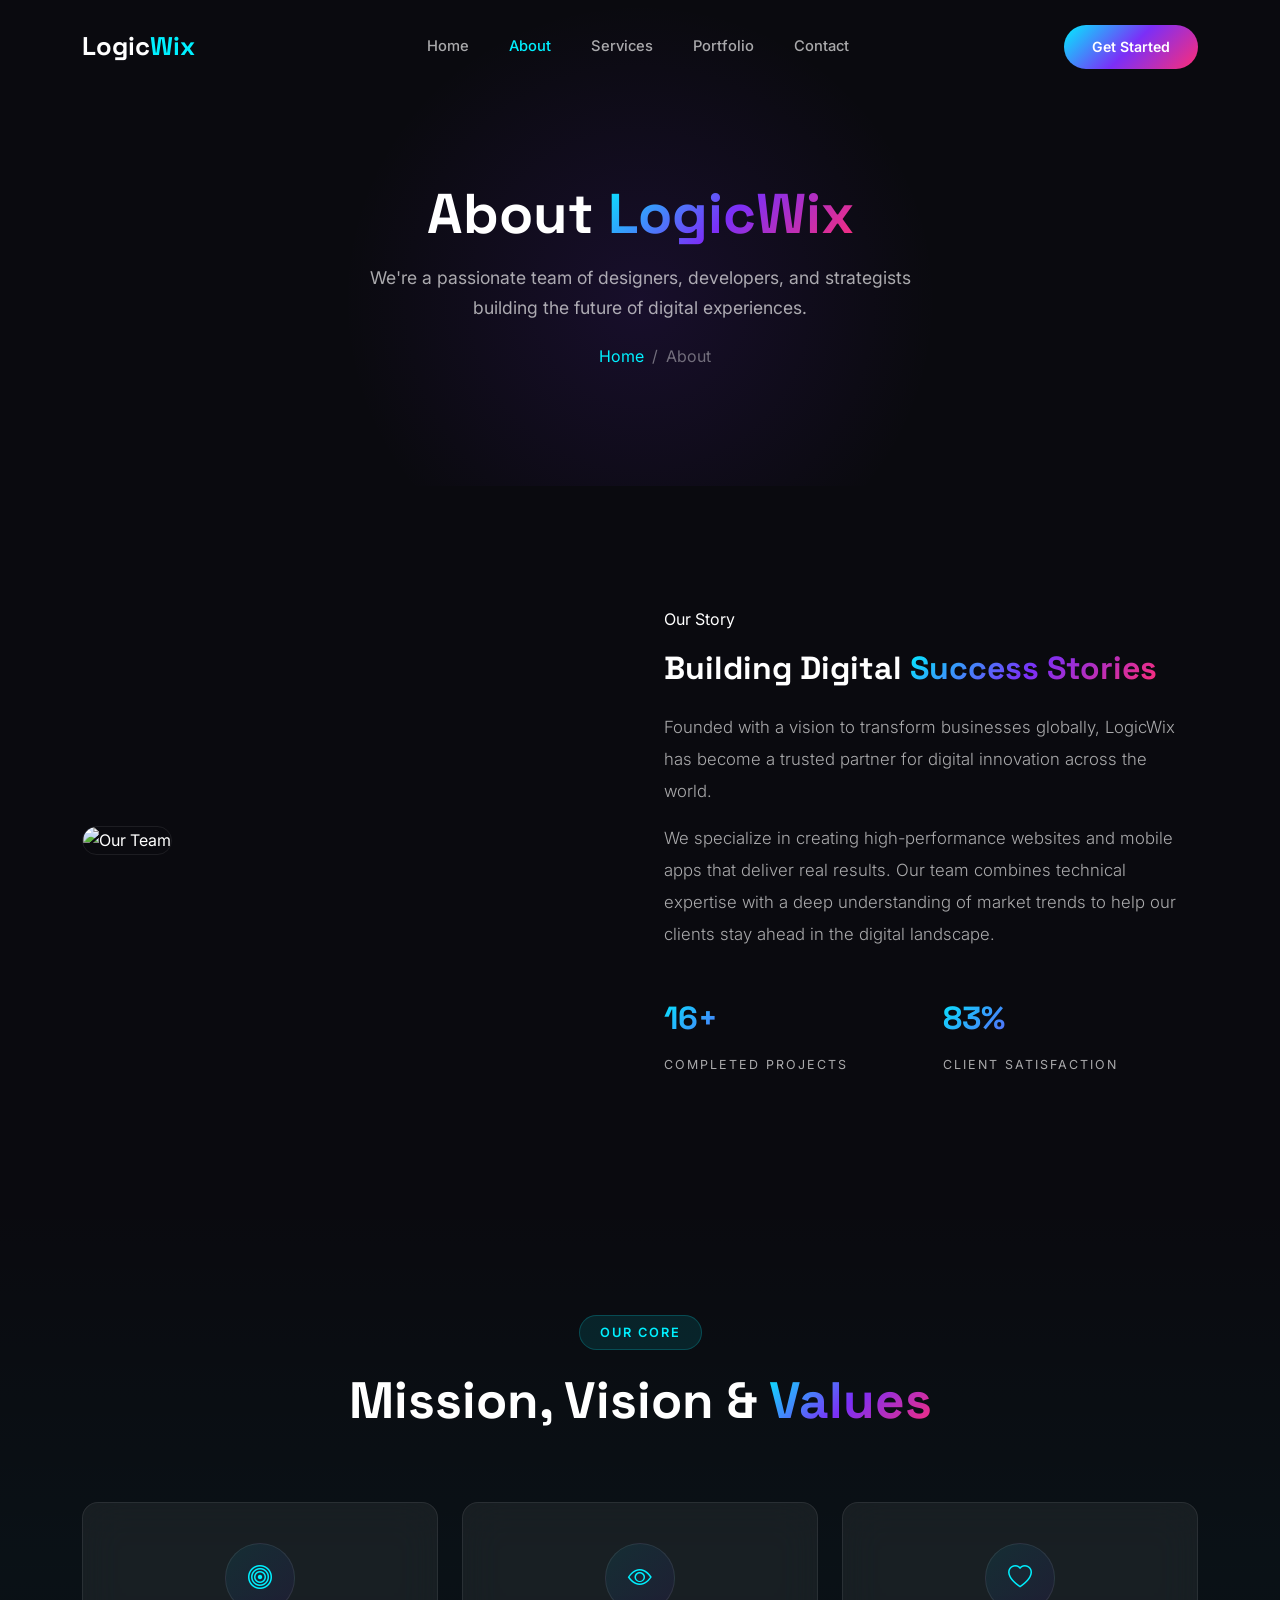
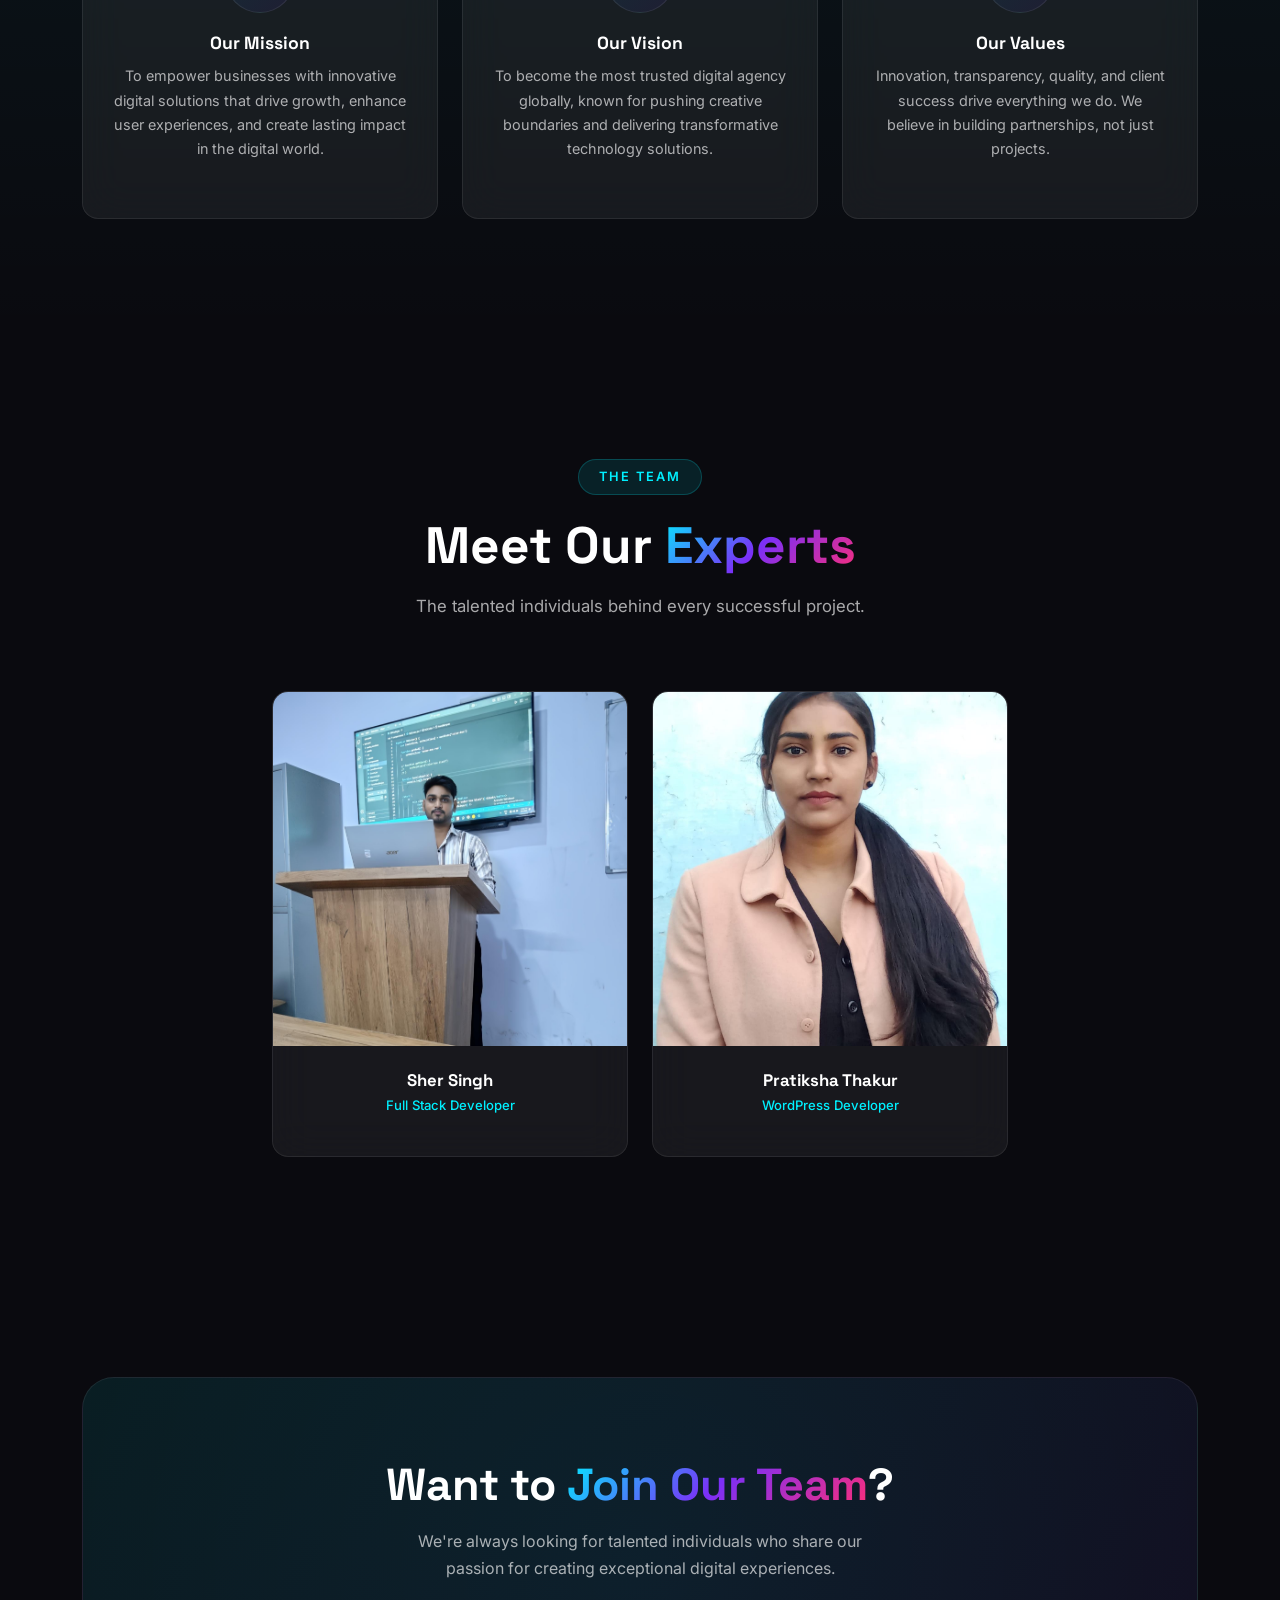
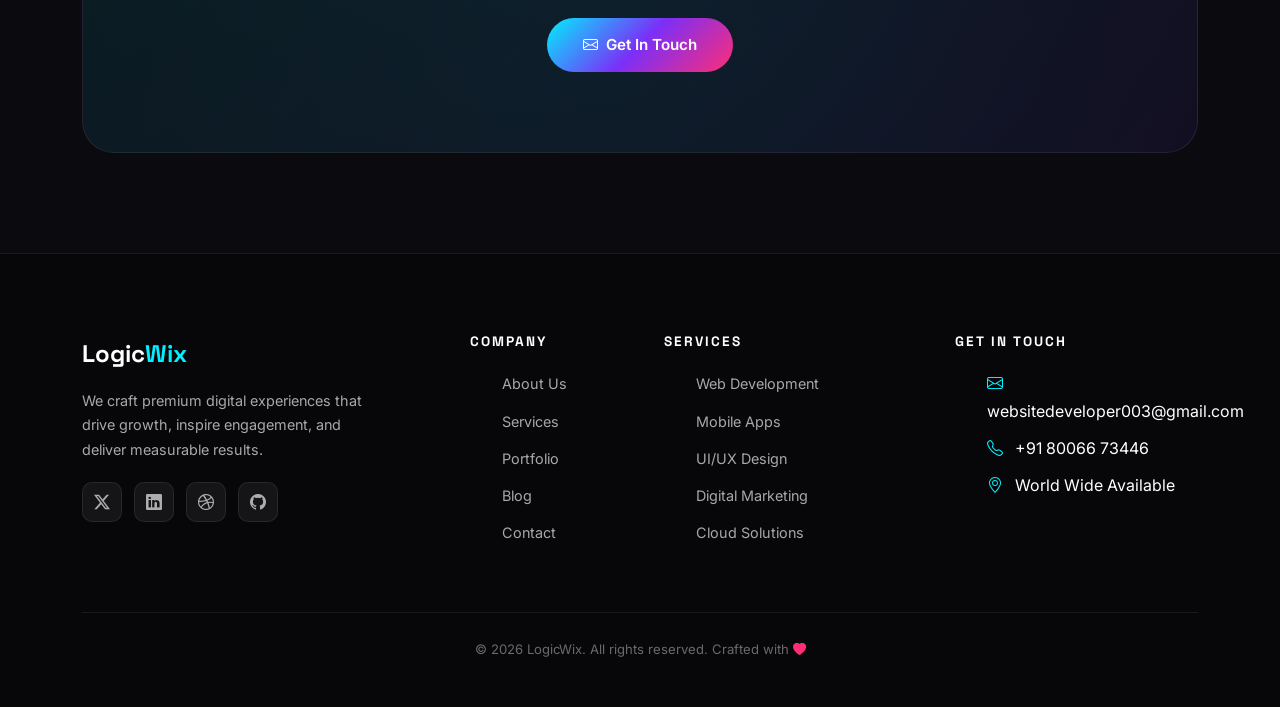
==== commit e0870d48: "added favicon to all pages" ====
--- a/about.html
+++ b/about.html
@@ -7,6 +7,7 @@
   <title>About Us — LogicWix Digital Agency</title>
   <meta name="description"
     content="Learn about LogicWix — our story, mission, values, and the talented team behind our award-winning digital solutions.">
+  <link rel="icon" type="image/png" sizes="16x16" href="assets/images/favicons/fav.png">
   <link href="https://cdn.jsdelivr.net/npm/bootstrap@5.3.2/dist/css/bootstrap.min.css" rel="stylesheet">
   <link href="https://cdn.jsdelivr.net/npm/bootstrap-icons@1.11.3/font/bootstrap-icons.min.css" rel="stylesheet">
   <link rel="stylesheet" href="css/style.css">
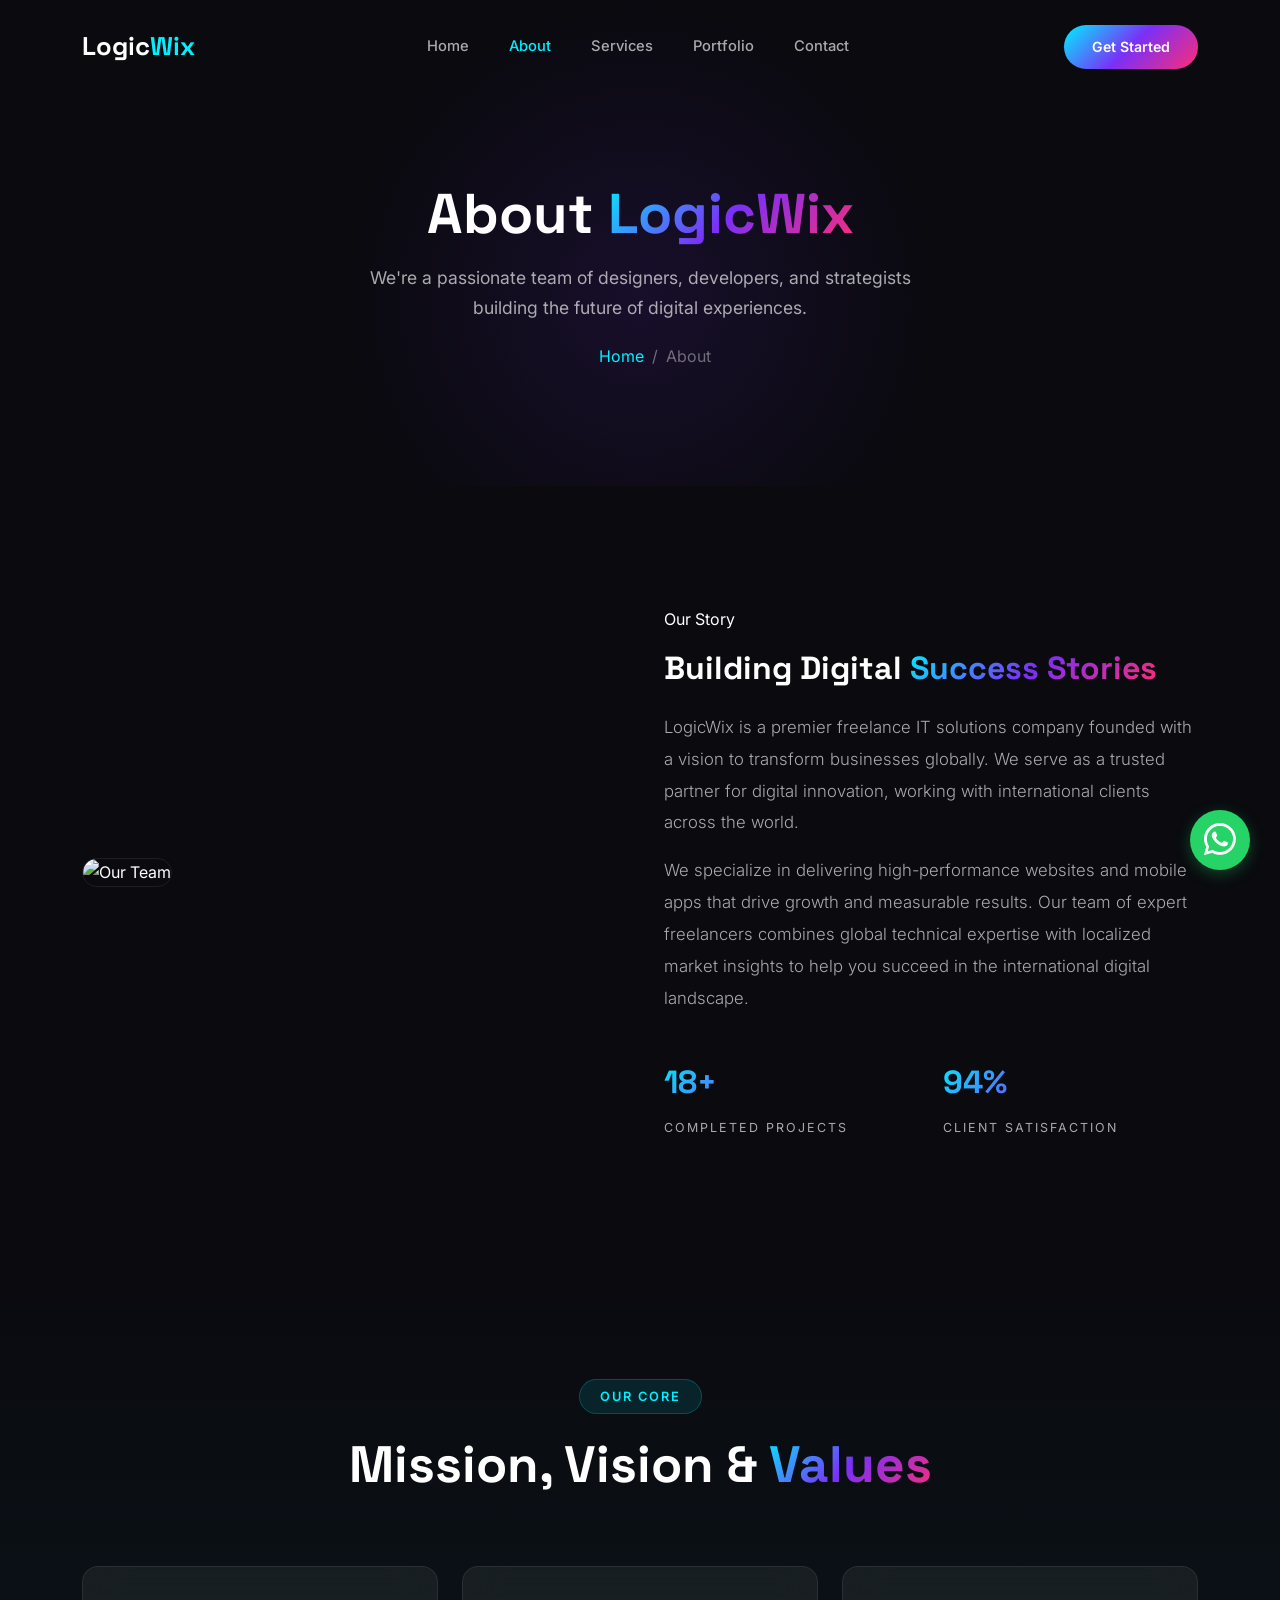
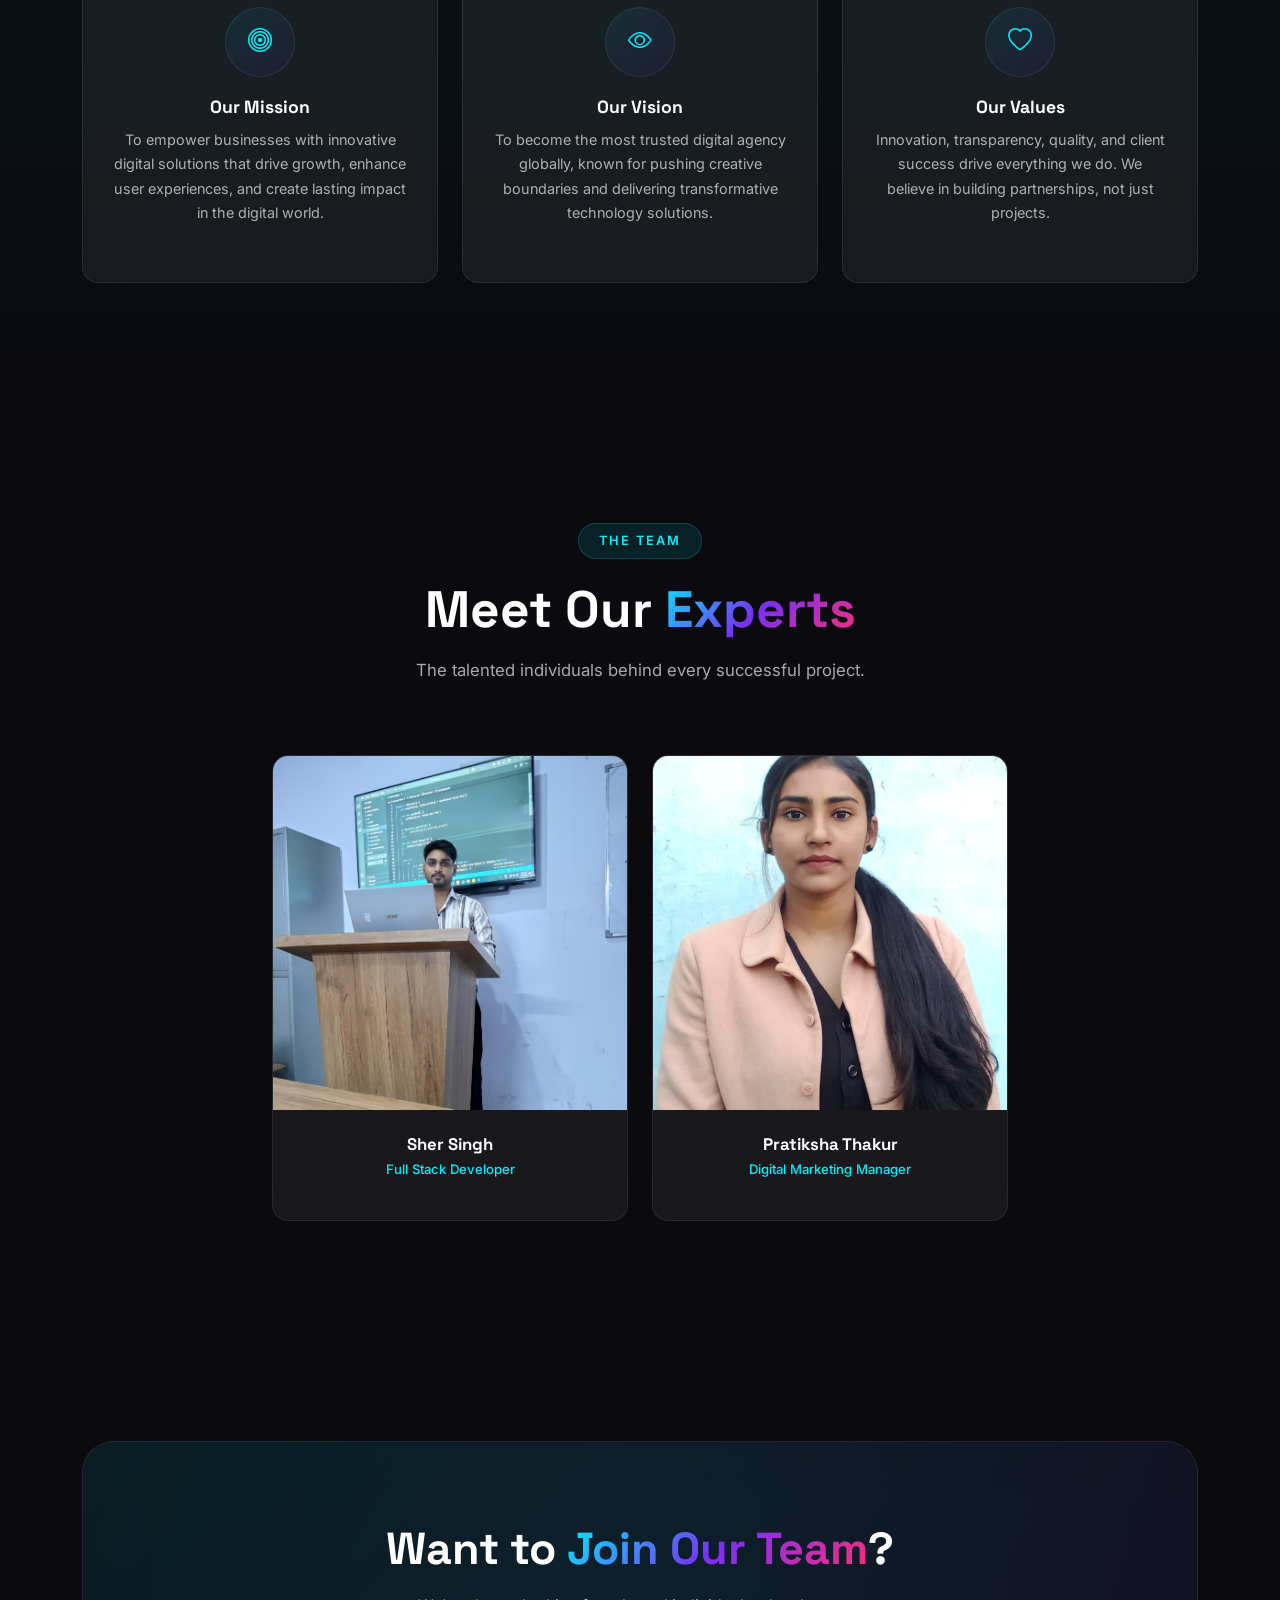
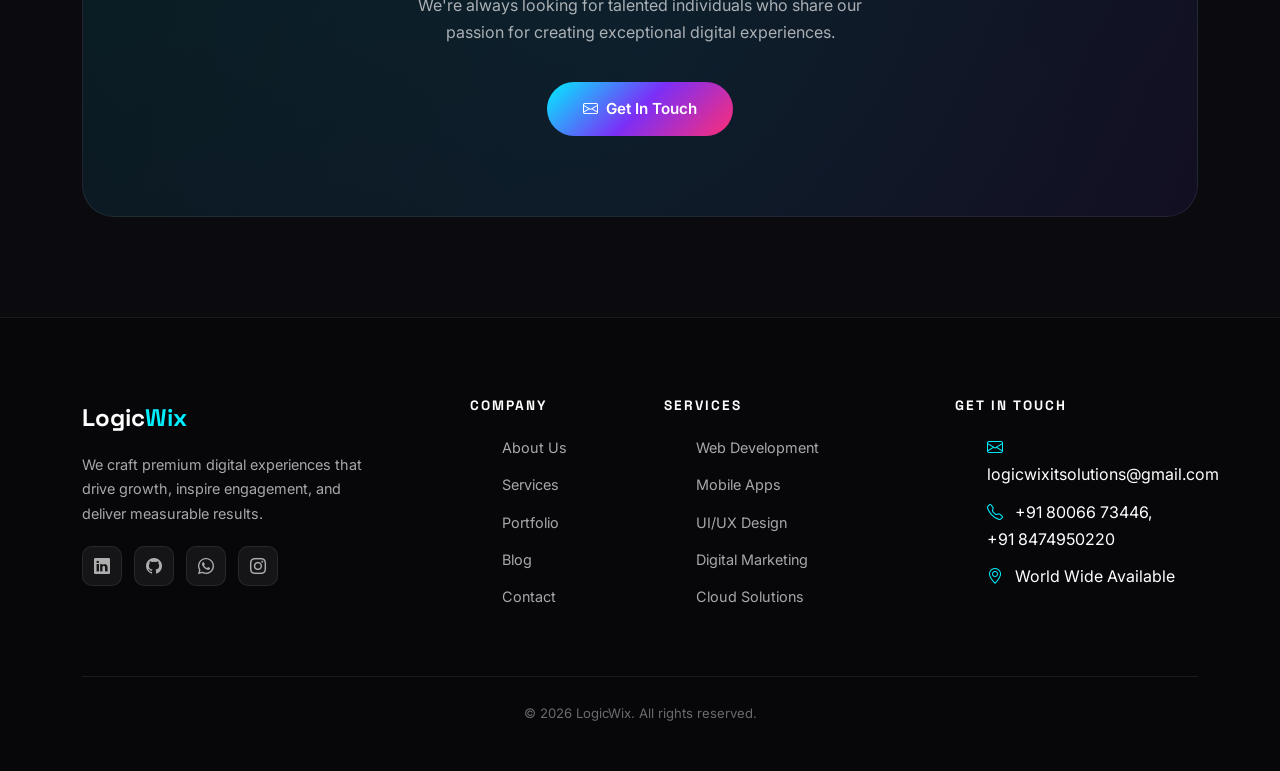
==== commit 59d8e981: "Updated contact details, SEO tags, FAQ, team section, and added WhatsApp button" ====
--- a/about.html
+++ b/about.html
@@ -4,9 +4,10 @@
 <head>
   <meta charset="UTF-8">
   <meta name="viewport" content="width=device-width, initial-scale=1.0">
-  <title>About Us — LogicWix Digital Agency</title>
+  <title>About LogicWix | International Freelance IT Experts</title>
   <meta name="description"
-    content="Learn about LogicWix — our story, mission, values, and the talented team behind our award-winning digital solutions.">
+    content="Learn more about LogicWix, a global freelance IT solutions company. We are a team of expert developers and designers providing top-tier digital services to international clients.">
+  <meta name="keywords" content="About LogicWix, Freelance Developers, Global IT Agency, Software Experts, LogicWix Team">
   <link rel="icon" type="image/png" sizes="16x16" href="assets/images/favicons/fav.png">
   <link href="https://cdn.jsdelivr.net/npm/bootstrap@5.3.2/dist/css/bootstrap.min.css" rel="stylesheet">
   <link href="https://cdn.jsdelivr.net/npm/bootstrap-icons@1.11.3/font/bootstrap-icons.min.css" rel="stylesheet">
@@ -66,11 +67,8 @@
         <div class="col-lg-6 reveal-right">
           <span class="badge-label">Our Story</span>
           <h2 class="mt-3 mb-4">Building Digital <span class="gradient-text">Success Stories</span></h2>
-          <p class="lead">Founded with a vision to transform businesses globally, LogicWix has become a
-            trusted partner for digital innovation across the world.</p>
-          <p class="lead">We specialize in creating high-performance websites and mobile apps that deliver real results.
-            Our team combines technical expertise with a deep understanding of market trends to help our clients stay
-            ahead in the digital landscape.</p>
+          <p class="lead">LogicWix is a premier freelance IT solutions company founded with a vision to transform businesses globally. We serve as a trusted partner for digital innovation, working with international clients across the world.</p>
+          <p class="lead">We specialize in delivering high-performance websites and mobile apps that drive growth and measurable results. Our team of expert freelancers combines global technical expertise with localized market insights to help you succeed in the international digital landscape.</p>
           <div class="row g-4 mt-3">
             <div class="col-6">
               <div class="stat-number gradient-text" style="font-size:2rem" data-count="20" data-suffix="+">0</div>
@@ -137,7 +135,6 @@
             <div class="team-img">
               <img src="assets/images/team/teamone.jpeg" alt="Sher Singh">
               <div class="team-socials">
-                <a href="#"><i class="bi bi-twitter-x"></i></a>
                 <a href="https://www.linkedin.com/in/sher-singh-445493386/" target="_blank"><i
                     class="bi bi-linkedin"></i></a>
               </div>
@@ -153,13 +150,12 @@
             <div class="team-img">
               <img src="assets/images/team/teamtwo.jpeg" alt="Pratiksha Thakur">
               <div class="team-socials">
-                <a href="#"><i class="bi bi-twitter-x"></i></a>
                 <a href="#"><i class="bi bi-linkedin"></i></a>
               </div>
             </div>
             <div class="team-info">
               <h5>Pratiksha Thakur</h5>
-              <p>WordPress Developer</p>
+              <p>Digital Marketing Manager</p>
             </div>
           </div>
         </div>
@@ -213,7 +209,7 @@
           <div class="timeline-content glass-card">
             <span class="year">2026</span>
             <h4>The Future</h4>
-            <p>15+ team members, 350+ projects delivered, and continuing to push the boundaries of digital innovation.
+            <p>15+ team members, 20+ projects delivered, and continuing to push the boundaries of digital innovation.
             </p>
           </div>
         </div>
@@ -242,11 +238,10 @@
           <p class="footer-desc">We craft premium digital experiences that drive growth, inspire engagement, and deliver
             measurable results.</p>
           <div class="social-links">
-            <a href="#"><i class="bi bi-twitter-x"></i></a>
-            <a href="https://www.linkedin.com/in/sher-singh-445493386/" target="_blank"><i
-                class="bi bi-linkedin"></i></a>
-            <a href="#"><i class="bi bi-dribbble"></i></a>
+            <a href="https://www.linkedin.com/in/sher-singh-445493386/" target="_blank"><i class="bi bi-linkedin"></i></a>
             <a href="https://github.com/SherSinghDev" target="_blank"><i class="bi bi-github"></i></a>
+            <a href="https://wa.me/916397975052" target="_blank"><i class="bi bi-whatsapp"></i></a>
+            <a href="#"><i class="bi bi-instagram"></i></a>
           </div>
         </div>
         <div class="col-lg-2 col-md-6">
@@ -272,15 +267,14 @@
         <div class="col-lg-3 col-md-6">
           <h6>Get In Touch</h6>
           <ul class="footer-links">
-            <li><i class="bi bi-envelope me-2" style="color:var(--primary)"></i> websitedeveloper003@gmail.com</li>
-            <li><i class="bi bi-telephone me-2" style="color:var(--primary)"></i> +91 80066 73446</li>
+            <li><i class="bi bi-envelope me-2" style="color:var(--primary)"></i> logicwixitsolutions@gmail.com</li>
+            <li><i class="bi bi-telephone me-2" style="color:var(--primary)"></i> +91 80066 73446, <br> +91 8474950220</li>
             <li><i class="bi bi-geo-alt me-2" style="color:var(--primary)"></i> World Wide Available</li>
           </ul>
         </div>
       </div>
       <div class="footer-bottom">
-        <p>&copy; 2026 LogicWix. All rights reserved. Crafted with <i class="bi bi-heart-fill"
-            style="color:var(--accent)"></i></p>
+        <p>&copy; 2026 LogicWix. All rights reserved.</p>
       </div>
     </div>
   </footer>
@@ -289,6 +283,10 @@
   <script src="https://cdnjs.cloudflare.com/ajax/libs/gsap/3.12.2/gsap.min.js"></script>
   <script src="https://cdnjs.cloudflare.com/ajax/libs/gsap/3.12.2/ScrollTrigger.min.js"></script>
   <script src="js/main.js"></script>
+  <!-- WhatsApp Button -->
+  <a href="https://wa.me/916397975052" class="whatsapp-btn" target="_blank">
+    <i class="bi bi-whatsapp"></i>
+  </a>
+
 </body>
-
 </html>
--- a/css/style.css
+++ b/css/style.css
@@ -487,3 +487,39 @@
   
   .contact-form-card { padding: 30px 20px; }
 }
+
+/* ===== WhatsApp Button ===== */
+.whatsapp-btn {
+  position: fixed;
+  bottom: 30px;
+  right: 30px;
+  width: 60px;
+  height: 60px;
+  background: #25d366;
+  color: #fff;
+  border-radius: 50%;
+  display: flex;
+  align-items: center;
+  justify-content: center;
+  font-size: 32px;
+  box-shadow: 0 4px 15px rgba(37, 211, 102, 0.3);
+  z-index: 9999;
+  transition: var(--transition);
+}
+
+.whatsapp-btn:hover {
+  transform: scale(1.1) rotate(5deg);
+  background: #128c7e;
+  color: #fff;
+  box-shadow: 0 6px 20px rgba(37, 211, 102, 0.5);
+}
+
+@media (max-width: 767px) {
+  .whatsapp-btn {
+    bottom: 20px;
+    right: 20px;
+    width: 50px;
+    height: 50px;
+    font-size: 26px;
+  }
+}
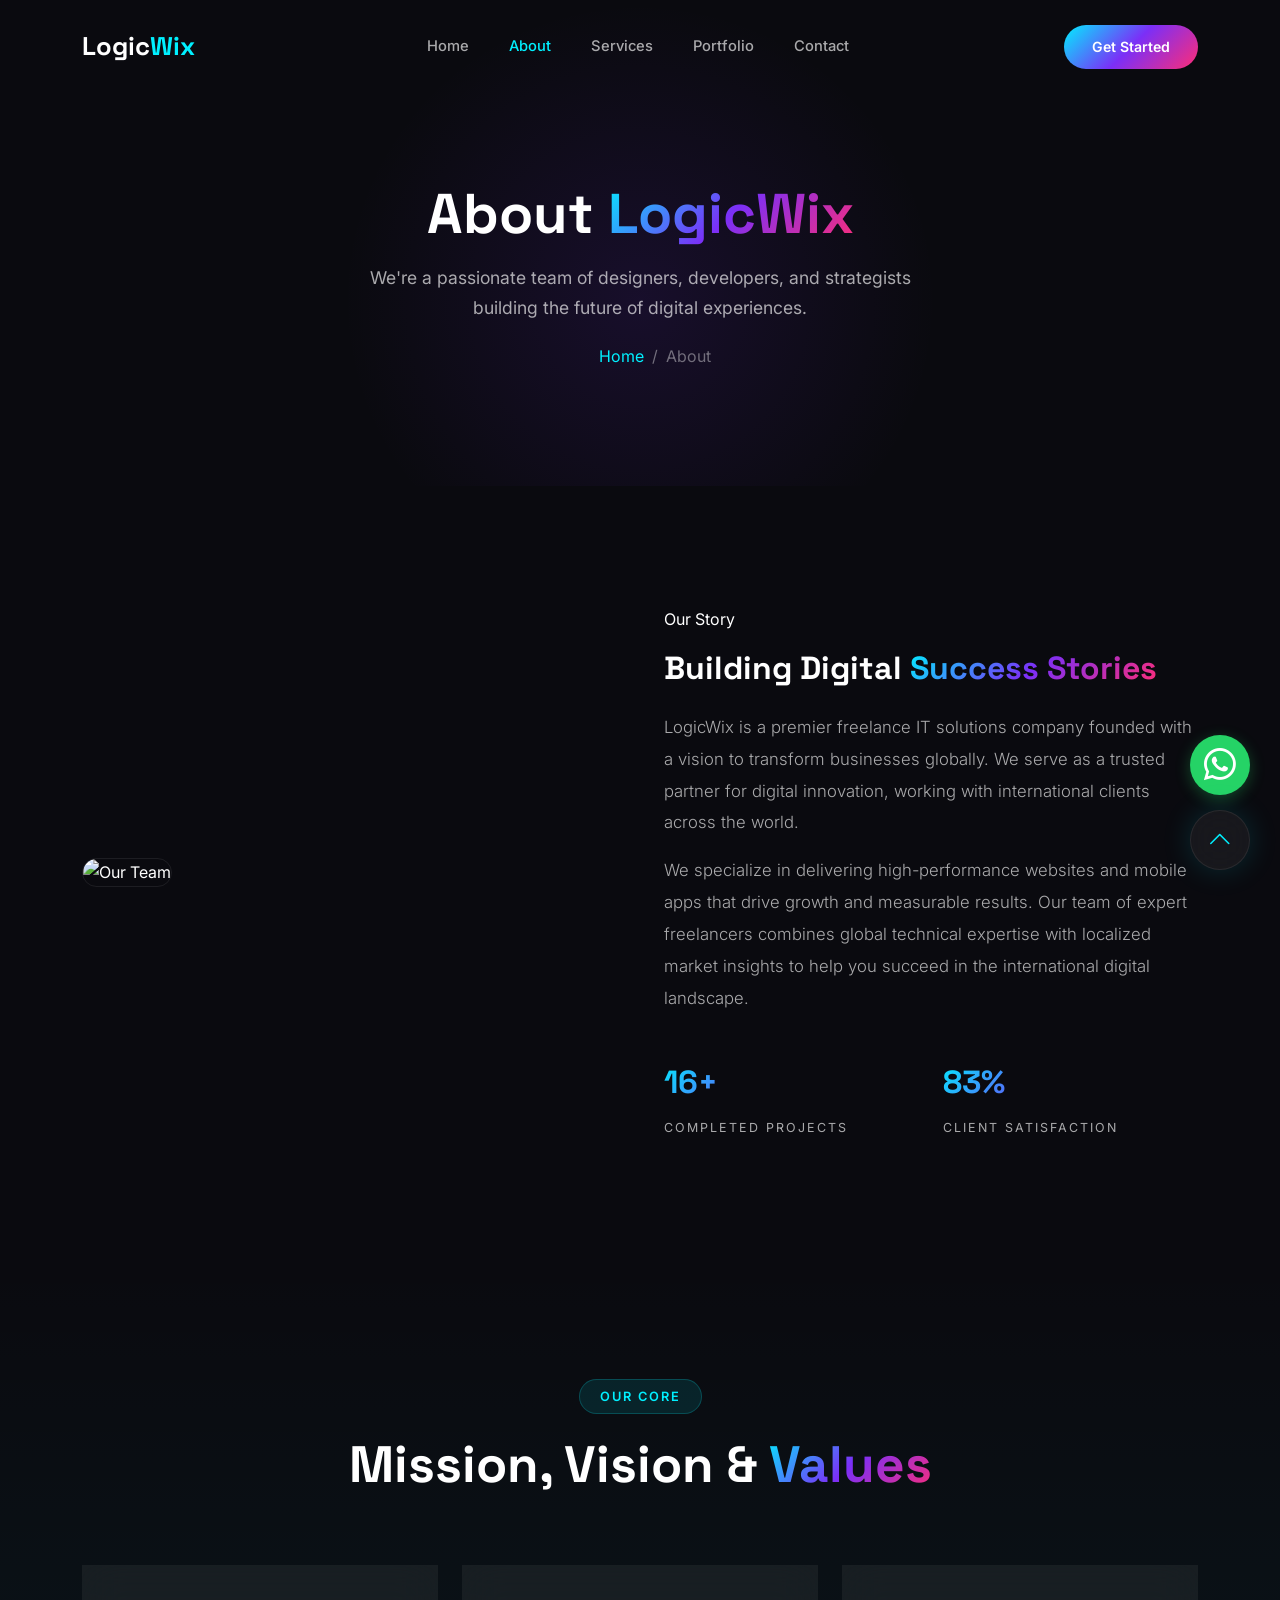
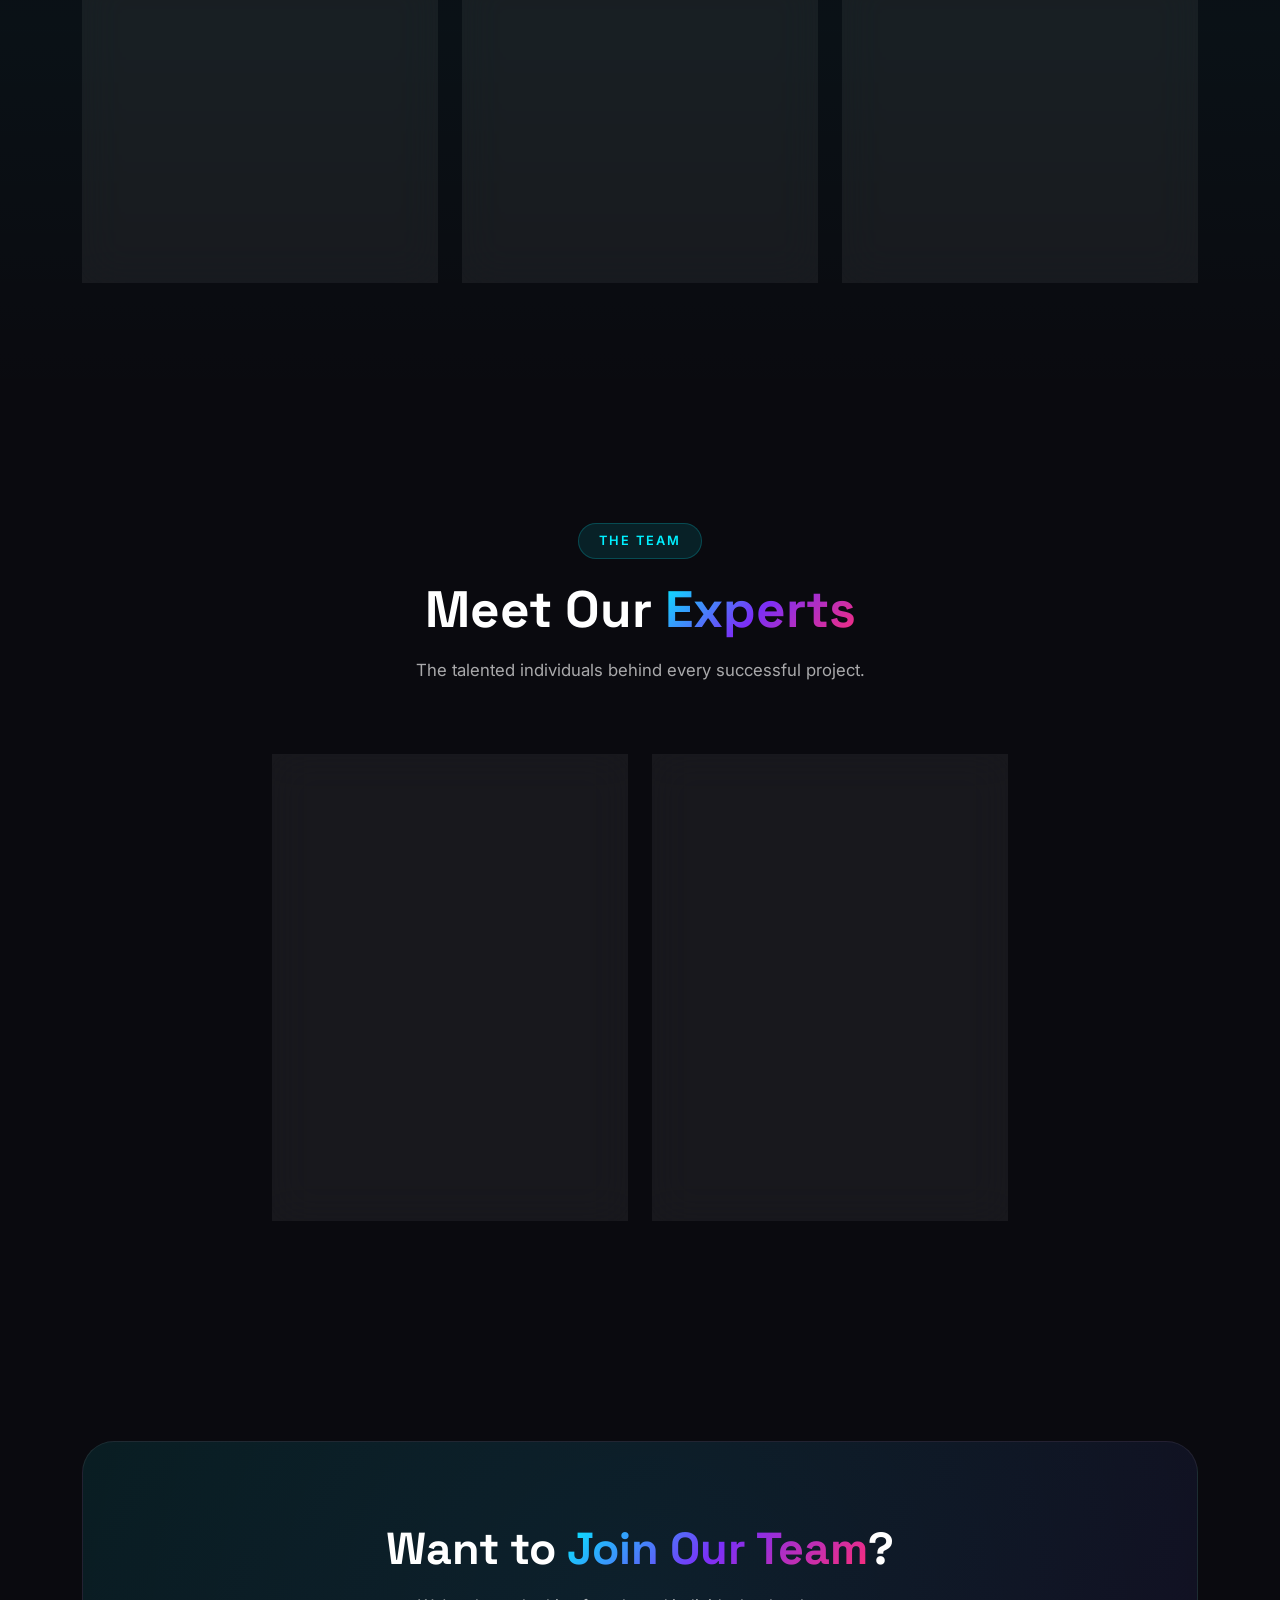
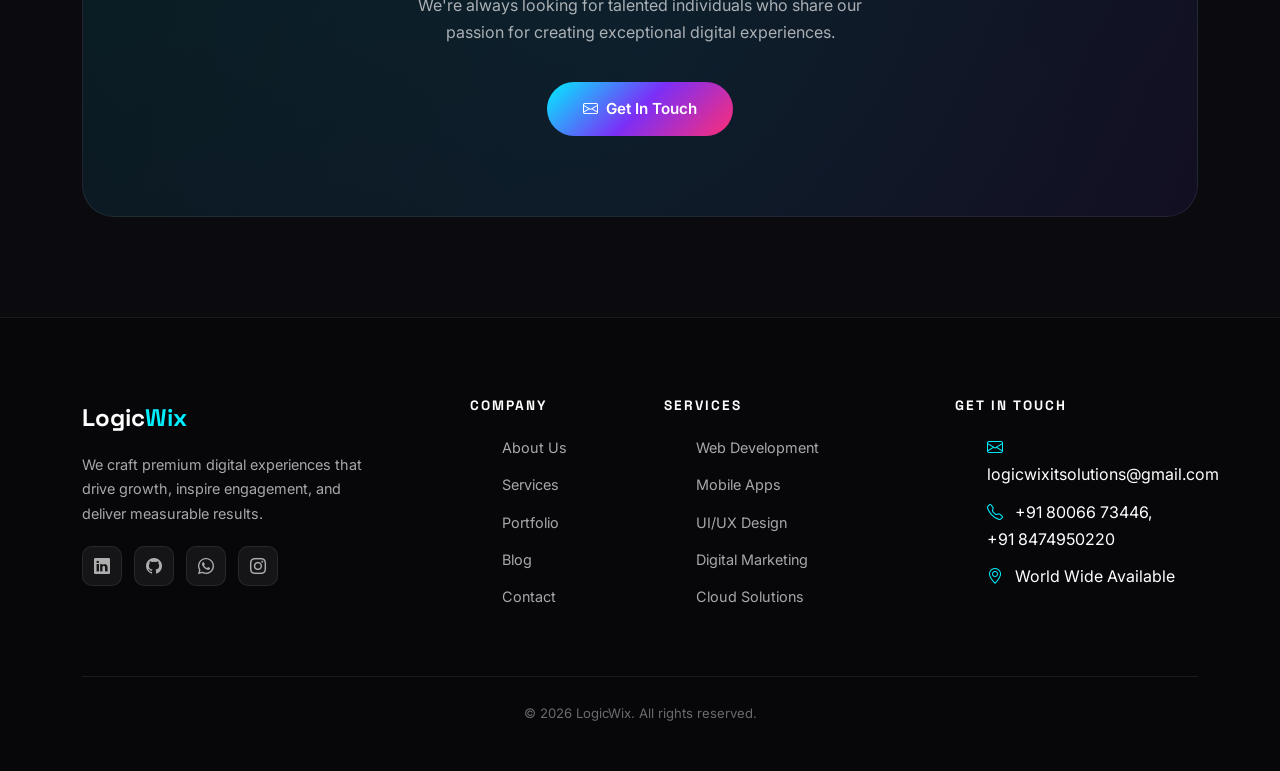
==== commit 30155c1f: "Add Scroll Top button and update WhatsApp button positioning" ====
--- a/about.html
+++ b/about.html
@@ -283,10 +283,14 @@
   <script src="https://cdnjs.cloudflare.com/ajax/libs/gsap/3.12.2/gsap.min.js"></script>
   <script src="https://cdnjs.cloudflare.com/ajax/libs/gsap/3.12.2/ScrollTrigger.min.js"></script>
   <script src="js/main.js"></script>
-  <!-- WhatsApp Button -->
+  <!-- Floating Buttons -->
   <a href="https://wa.me/916397975052" class="whatsapp-btn" target="_blank">
     <i class="bi bi-whatsapp"></i>
   </a>
+  <button class="scroll-top-btn">
+    <i class="bi bi-chevron-up"></i>
+  </button>
+
 
 </body>
 </html>
--- a/css/style.css
+++ b/css/style.css
@@ -488,10 +488,10 @@
   .contact-form-card { padding: 30px 20px; }
 }
 
-/* ===== WhatsApp Button ===== */
+/* ===== Floating Buttons (WhatsApp & Scroll Top) ===== */
 .whatsapp-btn {
   position: fixed;
-  bottom: 30px;
+  bottom: 105px;
   right: 30px;
   width: 60px;
   height: 60px;
@@ -514,12 +514,51 @@
   box-shadow: 0 6px 20px rgba(37, 211, 102, 0.5);
 }
 
+.scroll-top-btn {
+  position: fixed;
+  bottom: 30px;
+  right: 30px;
+  width: 60px;
+  height: 60px;
+  background: var(--bg-glass);
+  backdrop-filter: blur(20px);
+  -webkit-backdrop-filter: blur(20px);
+  border: 1px solid var(--border-glass);
+  color: var(--primary);
+  border-radius: 50%;
+  display: flex;
+  align-items: center;
+  justify-content: center;
+  font-size: 24px;
+  cursor: pointer;
+  z-index: 9999;
+  transition: var(--transition);
+  box-shadow: var(--shadow-glow);
+}
+
+.scroll-top-btn:hover {
+  background: rgba(0, 240, 255, 0.1);
+  border-color: var(--primary);
+  transform: translateY(-5px);
+  color: var(--primary);
+}
+
 @media (max-width: 767px) {
   .whatsapp-btn {
-    bottom: 20px;
-    right: 20px;
+    bottom: 100px;
+    right: 40px; /* Increased gap from corner */
     width: 50px;
     height: 50px;
     font-size: 26px;
   }
-}
+  
+  .scroll-top-btn {
+    bottom: 35px;
+    right: 40px; /* Increased gap from corner */
+    width: 50px;
+    height: 50px;
+    font-size: 20px;
+  }
+}
+
+
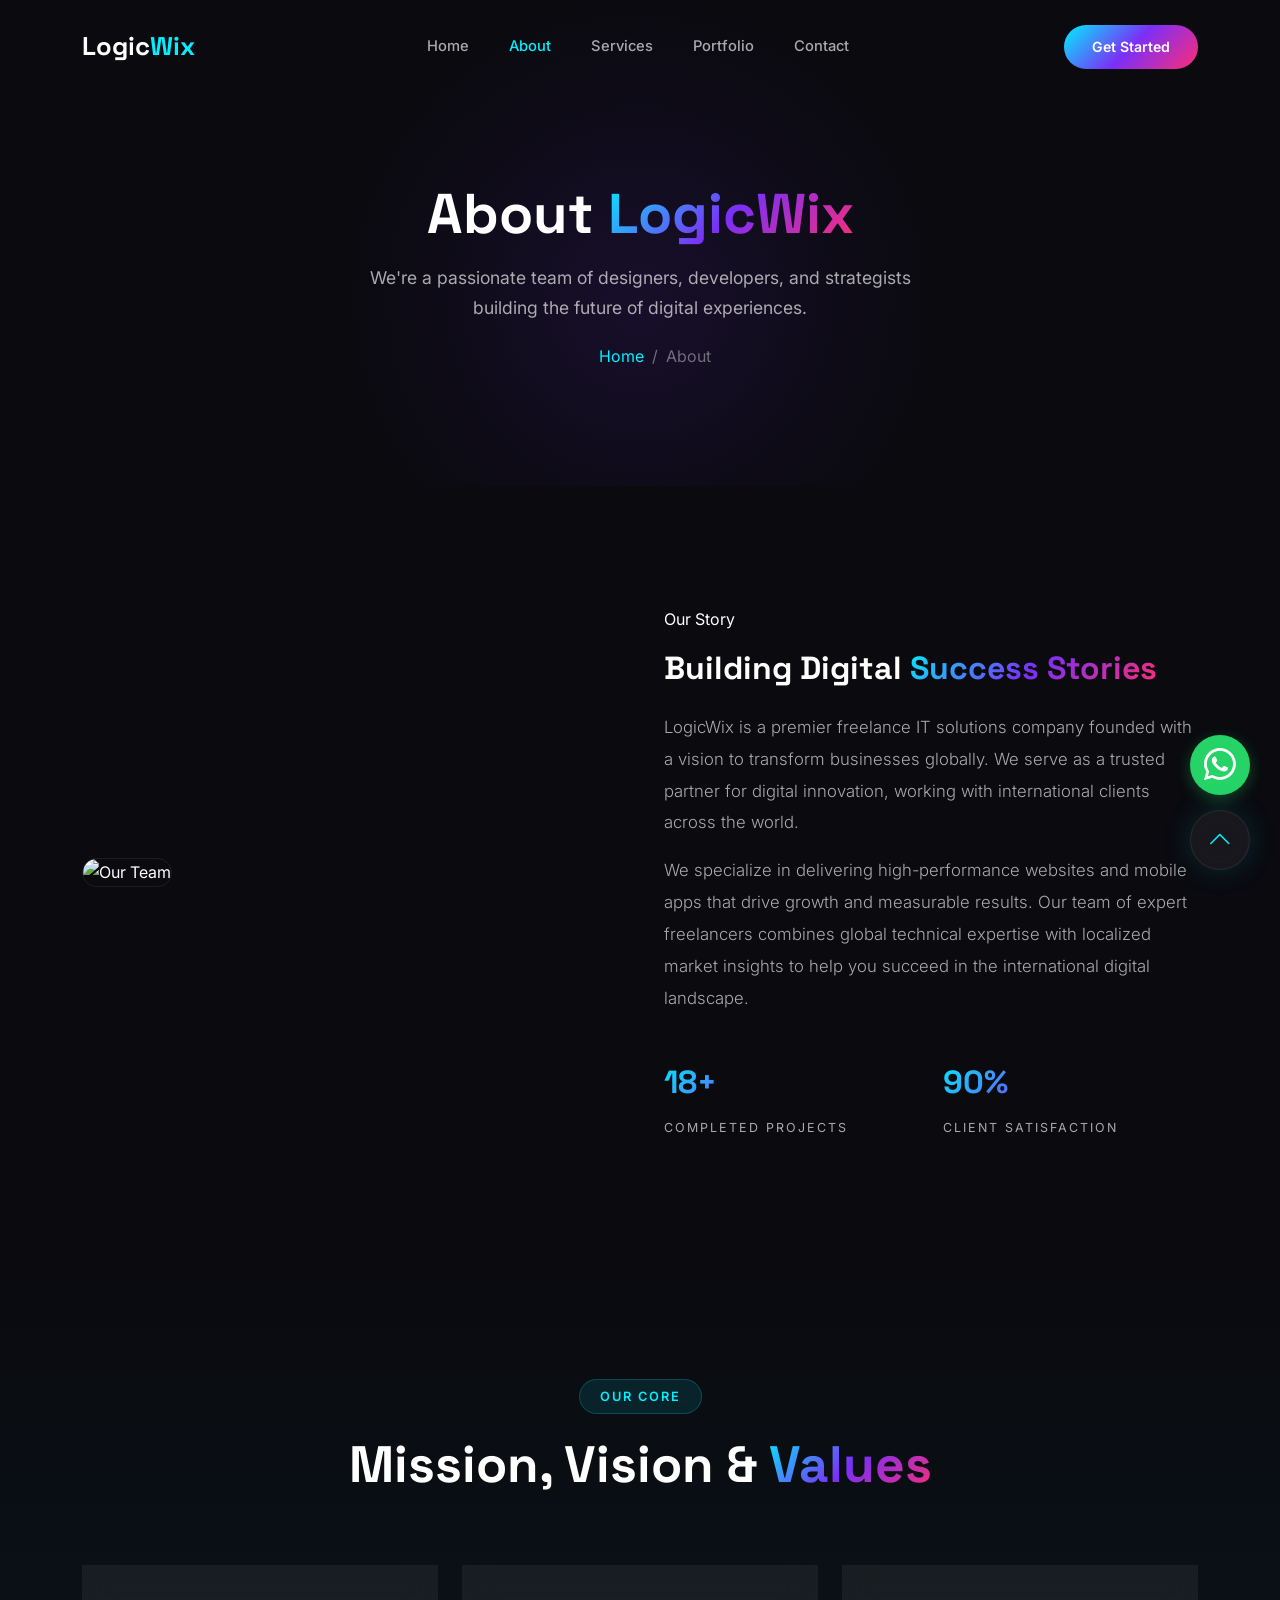
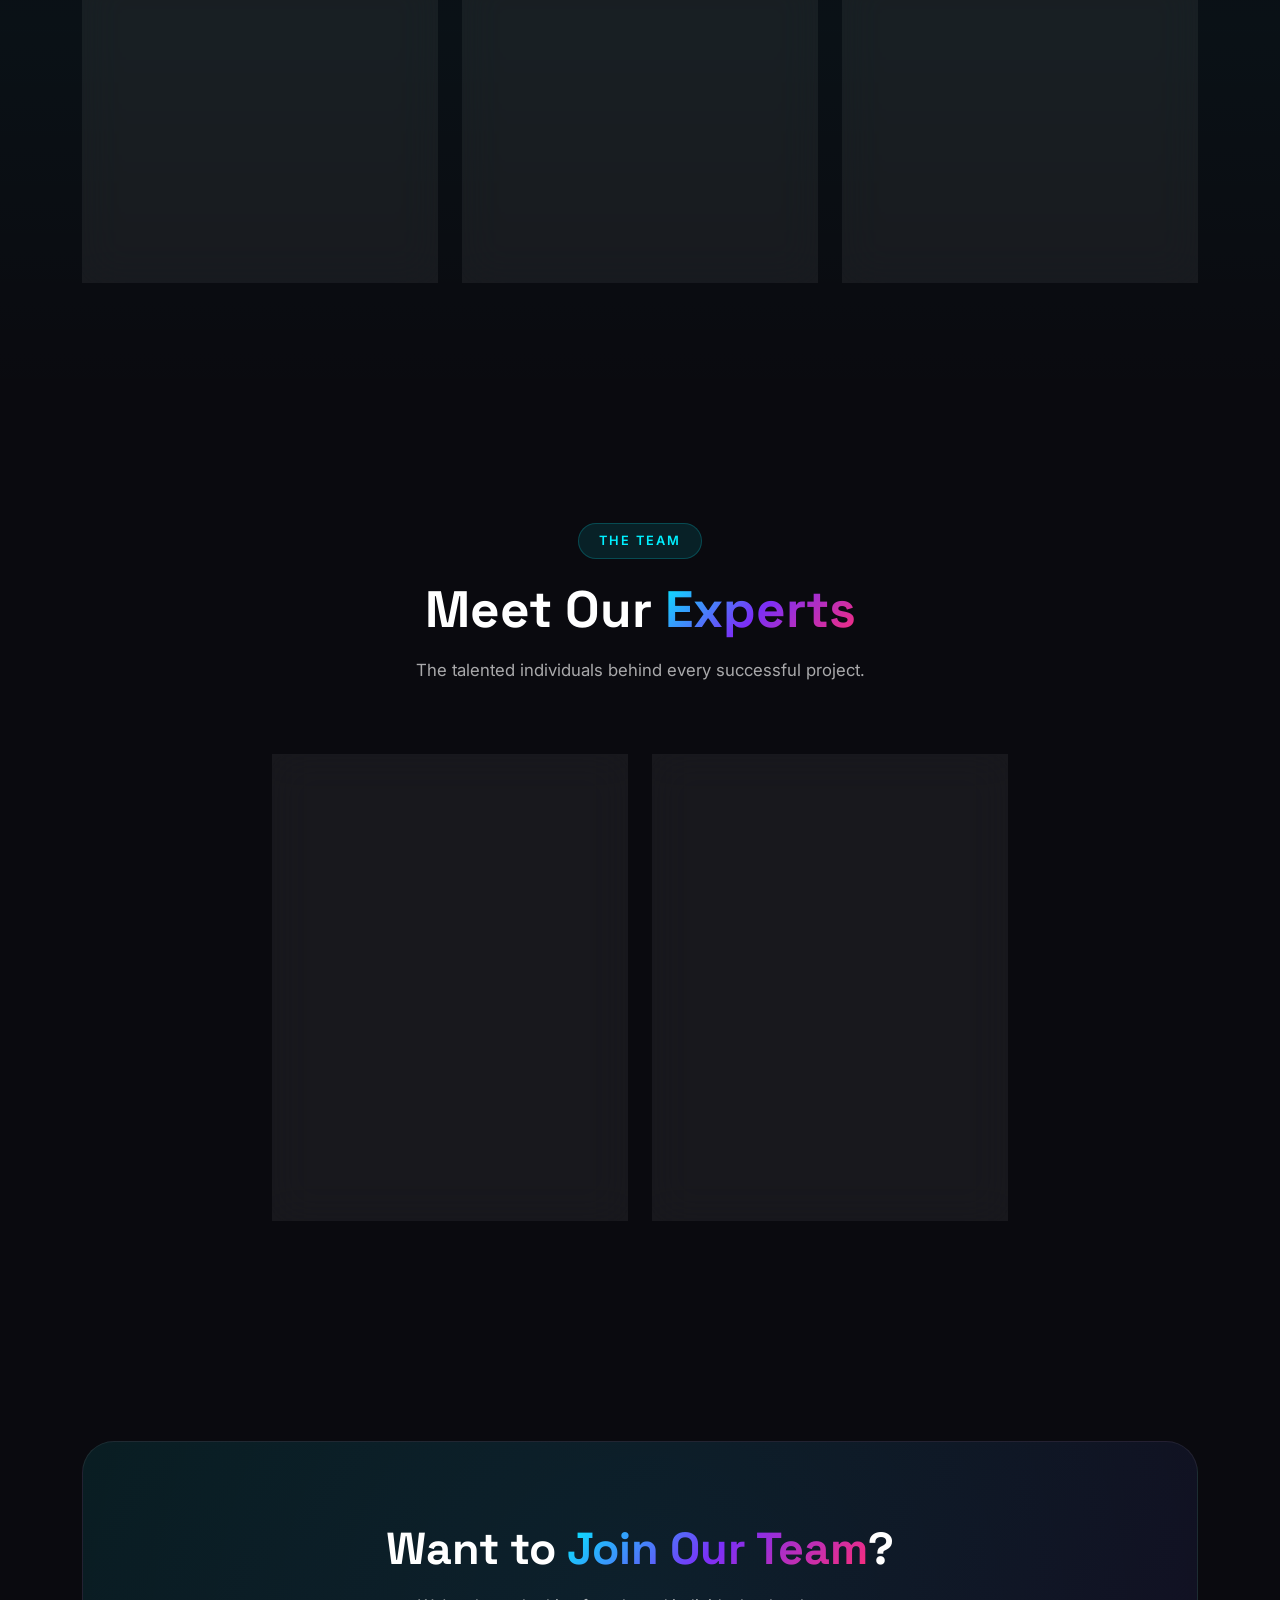
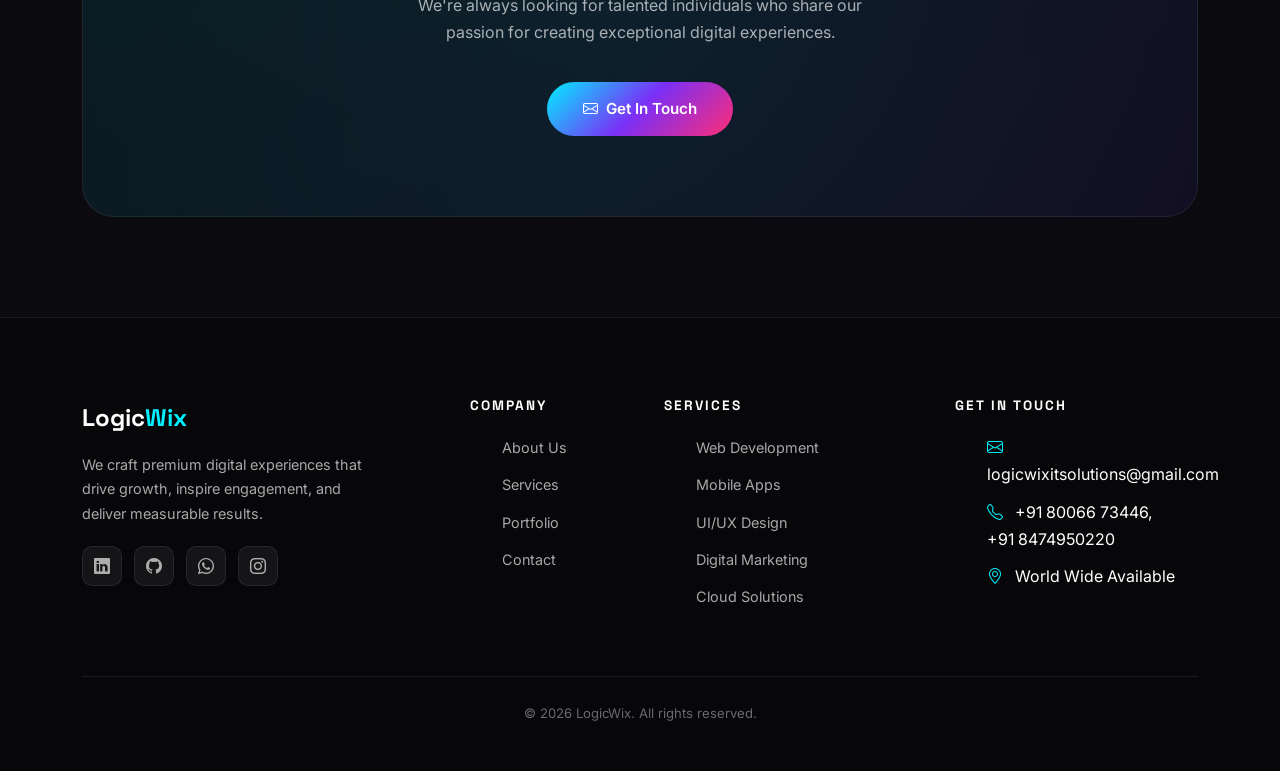
==== commit f749cd2c: "Comment out Blog link in footer of all pages" ====
--- a/about.html
+++ b/about.html
@@ -250,7 +250,7 @@
             <li><a href="about.html">About Us</a></li>
             <li><a href="services.html">Services</a></li>
             <li><a href="portfolio.html">Portfolio</a></li>
-            <li><a href="blog.html">Blog</a></li>
+            <!-- <li><a href="blog.html">Blog</a></li> -->
             <li><a href="contact.html">Contact</a></li>
           </ul>
         </div>
